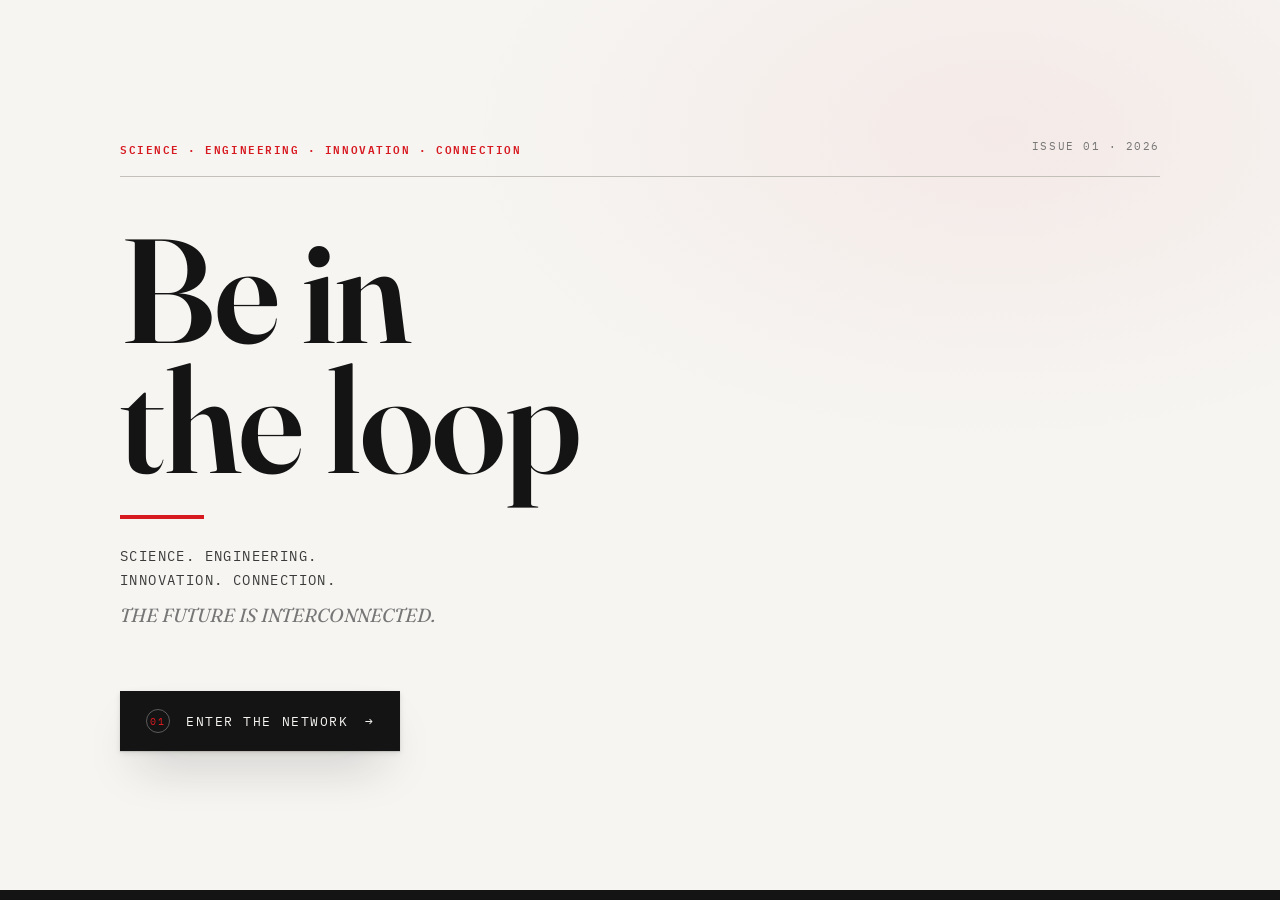
==== docs/index.html @ 2e12a200 "Update index.html" ====
<!DOCTYPE html>
<html lang="en">
<head>
<meta charset="UTF-8">
<meta name="viewport" content="width=device-width, initial-scale=1.0">
<title>Be in the loop</title>
<meta name="description" content="Be in the loop — Science, Engineering, Innovation, Connection.">
<link rel="preconnect" href="https://fonts.googleapis.com">
<link rel="preconnect" href="https://fonts.gstatic.com" crossorigin>
<link href="https://fonts.googleapis.com/css2?family=Fraunces:opsz,wght@9..144,400;9..144,500;9..144,600;9..144,700&family=Inter:wght@400;500;600;700&family=IBM+Plex+Mono:wght@500;600&display=swap" rel="stylesheet">
<link rel="stylesheet" href="style.css">
</head>
<body>

<main id="app">

  <!-- ================================================================ -->
  <!-- COVER                                                            -->
  <!-- ================================================================ -->
  <section id="cover" class="cover" aria-labelledby="main-title">
    <div class="cover-inner">

      <div class="cover-topline">
        <span>SCIENCE · ENGINEERING · INNOVATION · CONNECTION</span>
        <span id="cover-issue">ISSUE 01 · 2026</span>
      </div>

      <div class="cover-title-wrap">
        <h1 id="main-title">Be in<br>the loop</h1>
        <div class="cover-rule"></div>
        <p class="cover-subtitle">SCIENCE. ENGINEERING.<br>INNOVATION. CONNECTION.</p>
        <p class="cover-tagline">THE FUTURE IS INTERCONNECTED.</p>
      </div>

      <div class="cover-footer">
        <button id="open-btn" class="open-button" type="button">
          <span class="open-button-index">01</span>
          <span class="open-button-text">ENTER THE NETWORK</span>
          <span class="open-button-arrow">→</span>
        </button>
      </div>

    </div>
  </section>

  <!-- ================================================================ -->
  <!-- NETWORK EXPERIENCE                                               -->
  <!-- ================================================================ -->
  <section id="network-view" class="network-view" aria-label="Neural editorial network">

    <header class="network-header">
      <div class="network-brand">
        <span class="network-brand-kicker">BE IN THE LOOP</span>
        <span class="network-brand-status">NEURAL EDITORIAL NETWORK</span>
      </div>
      <div id="filters" class="filters" aria-label="Filter articles"></div>
      <div id="last-updated" class="last-updated"></div>
    </header>

    <div id="stage" class="stage">

      <aside class="engineering-column" aria-label="Engineering">
        <div class="engineering-index">01</div>
        <div class="engineering-line"></div>
        <div class="engineering-label">ENGINEERING</div>
        <h2>Designing<br>today.</h2>
        <p>Building<br>tomorrow.</p>
        <div class="engineering-meta">
          <span>MATERIALS</span>
          <span>SYSTEMS</span>
          <span>CONNECTION</span>
        </div>
      </aside>

      <!-- ============================================================ -->
      <!-- NEURAL CORE — scena 3D a livelli                            -->
      <!-- ============================================================ -->
      <section id="neural-core" class="neural-core" aria-label="Neural Core">
        <div class="core-kicker">THE NEURAL CORE</div>

        <div class="brain-scene" id="brain-scene">
          <div class="brain-3d" id="brain-3d">

            <div class="brain-shadow"></div>
            <div class="brain-glow"></div>
            <div class="brain-ring brain-ring-a"></div>
            <div class="brain-ring brain-ring-b"></div>

            <svg class="brain-svg" viewBox="0 0 480 300" aria-hidden="true">
              <defs>
                <linearGradient id="synapseGlow" x1="0%" y1="0%" x2="100%" y2="100%">
                  <stop offset="0%" stop-color="#ff4d4d"/>
                  <stop offset="100%" stop-color="#d71920"/>
                </linearGradient>
                <filter id="brainShadow" x="-30%" y="-30%" width="160%" height="160%">
                  <feDropShadow dx="0" dy="14" stdDeviation="16" flood-color="#000000" flood-opacity=".28"/>
                </filter>
                <filter id="softGlow" x="-60%" y="-60%" width="220%" height="220%">
                  <feGaussianBlur stdDeviation="4" result="blur"/>
                  <feMerge><feMergeNode in="blur"/><feMergeNode in="SourceGraphic"/></feMerge>
                </filter>
                <filter id="goo" x="-20%" y="-20%" width="140%" height="140%">
                  <feGaussianBlur in="SourceGraphic" stdDeviation="9" result="blur"/>
                  <feColorMatrix in="blur" mode="matrix" values="1 0 0 0 0  0 1 0 0 0  0 0 1 0 0  0 0 0 22 -9" result="goo"/>
                </filter>
              </defs>

              <!-- Sagoma anatomica laterale (lobo frontale, parietale/occipitale, lobo
                   temporale distinto sotto, cervelletto + tronco encefalico) costruita
                   come unione organica di forme invece di un unico path a mano libera. -->
              <g filter="url(#brainShadow)">
                <g filter="url(#goo)" fill="#d71920">
                  <circle cx="85" cy="150" r="67"/><circle cx="135" cy="105" r="56"/><circle cx="185" cy="85" r="53"/>
                  <circle cx="235" cy="78" r="51"/><circle cx="280" cy="82" r="49"/><circle cx="320" cy="95" r="44"/>
                  <circle cx="355" cy="120" r="40"/><circle cx="378" cy="150" r="31"/>
                  <circle cx="122" cy="197" r="50"/><circle cx="192" cy="207" r="46"/><circle cx="250" cy="202" r="40"/>
                  <circle cx="372" cy="217" r="34"/><circle cx="402" cy="238" r="27"/><circle cx="382" cy="255" r="22"/>
                  <circle cx="360" cy="270" r="14"/><circle cx="354" cy="286" r="10"/>
                </g>
                <g filter="url(#goo)" fill="#ffffff">
                  <circle cx="85" cy="150" r="65"/><circle cx="135" cy="105" r="54"/><circle cx="185" cy="85" r="51"/>
                  <circle cx="235" cy="78" r="49"/><circle cx="280" cy="82" r="47"/><circle cx="320" cy="95" r="42"/>
                  <circle cx="355" cy="120" r="38"/><circle cx="378" cy="150" r="29"/>
                  <circle cx="122" cy="197" r="48"/><circle cx="192" cy="207" r="44"/><circle cx="250" cy="202" r="38"/>
                  <circle cx="372" cy="217" r="32"/><circle cx="402" cy="238" r="25"/><circle cx="382" cy="255" r="20"/>
                  <circle cx="360" cy="270" r="12"/><circle cx="354" cy="286" r="8"/>
                </g>
              </g>

              <path class="brain-fissure" fill="none" stroke="rgba(20,20,20,.16)" stroke-width="2.2" d="M108 92 C160 58 260 48 320 68 C345 76 355 85 360 98"/>
              <path class="brain-fissure" fill="none" stroke="rgba(20,20,20,.16)" stroke-width="2.2" d="M95 165 C135 190 205 195 260 178"/>

              <g class="brain-network" filter="url(#softGlow)" fill="none" stroke="#d71920" stroke-width="1.6">
                <path d="M85 150 C110 125 122 112 135 105"/>
                <path d="M135 105 C155 92 168 88 185 85"/>
                <path d="M185 85 C205 78 218 76 235 78"/>
                <path d="M235 78 C255 78 268 79 280 82"/>
                <path d="M280 82 C298 87 308 90 320 95"/>
                <path d="M320 95 C335 103 345 110 355 120"/>
                <path d="M122 197 C128 165 132 130 135 105"/>
                <path d="M192 207 C200 165 218 120 235 78"/>
                <path d="M372 217 C376 190 378 168 378 150"/>
                <circle cx="85" cy="150" r="3.5"/><circle cx="135" cy="105" r="3.5"/><circle cx="185" cy="85" r="3.5"/>
                <circle cx="235" cy="78" r="3.5"/><circle cx="280" cy="82" r="3.5"/><circle cx="320" cy="95" r="3.5"/>
                <circle cx="355" cy="120" r="3.5"/><circle cx="122" cy="197" r="3"/><circle cx="192" cy="207" r="3"/><circle cx="372" cy="217" r="3"/>
              </g>

              <g class="brain-core-node" filter="url(#softGlow)" fill="none" stroke="#d71920" stroke-width="1.3">
                <circle cx="205" cy="118" r="40"/>
                <circle cx="205" cy="118" r="26"/>
                <circle cx="205" cy="118" r="9"/>
              </g>
            </svg>

            <div class="brain-specular" id="brain-specular"></div>

            <span class="floating-node node-a"></span>
            <span class="floating-node node-b"></span>
            <span class="floating-node node-c"></span>
            <span class="floating-node node-d"></span>
            <span class="floating-node node-e"></span>
            <span class="floating-node node-f"></span>

          </div>
        </div>

        <div class="core-caption">
          <span class="core-caption-title">DISCOVERY</span>
          <span class="core-caption-text">DRIVING KNOWLEDGE FORWARD</span>
        </div>
      </section>

      <svg id="synapses" class="synapses" aria-hidden="true"></svg>
      <div id="neurons-layer" class="neurons-layer"></div>

      <div id="empty-state" class="empty-state" hidden>
        <span>N/A</span>
        <p>No papers available in the current time window.</p>
      </div>

    </div>

    <footer class="network-footer">
      <span>SCIENCE</span>
      <span>ENGINEERING</span>
      <span>INNOVATION</span>
      <span>CONNECTION</span>
    </footer>

  </section>

  <div id="detail-overlay" class="detail-overlay"></div>
  <aside id="detail-panel" class="detail-panel" aria-hidden="true">
    <div class="detail-panel-top">
      <span class="detail-panel-kicker">RESEARCH PAPER</span>
      <button id="detail-close" class="detail-close" type="button" aria-label="Close article">×</button>
    </div>
    <div id="detail-content" class="detail-content"></div>
  </aside>

</main>

<script src="script.js" defer></script>
</body>
</html>
---- docs/style.css ----
/* ========================================================================
   BE IN THE LOOP — Scientific Editorial Network
   ======================================================================== */

:root {
  --red: #d71920;
  --red-dark: #a5121a;
  --red-glow: rgba(215, 25, 32, .45);
  --red-soft: rgba(215, 25, 32, .08);

  --ink: #141414;
  --ink-soft: #3a3a3a;
  --ink-light: #767676;

  --paper: #f6f5f2;
  --paper-white: #ffffff;
  --paper-grey: #eae9e5;
  --line: #dcdbd6;
  --line-dark: #c2c0b9;

  --shadow-tight: 0 2px 6px rgba(20, 20, 15, .10), 0 1px 1px rgba(20, 20, 15, .12);
  --shadow-ambient: 0 26px 50px -18px rgba(20, 20, 15, .28);
  --shadow-card: var(--shadow-tight), var(--shadow-ambient);

  --font-display: "Fraunces", Georgia, serif;
  --font-sans: "Inter", Arial, Helvetica, sans-serif;
  --font-mono: "IBM Plex Mono", "Courier New", monospace;

  --core-w: 360px;
  --core-h: 190px;
}

/* ------------------------------------------------------------------ */
/* Reset & base                                                        */
/* ------------------------------------------------------------------ */

* { box-sizing: border-box; }

html, body {
  margin: 0;
  padding: 0;
  background: var(--paper);
  color: var(--ink);
  font-family: var(--font-sans);
  -webkit-font-smoothing: antialiased;
  text-rendering: optimizeLegibility;
}

button { font-family: inherit; }
:focus-visible { outline: 2px solid var(--red); outline-offset: 3px; }

#app { position: relative; min-height: 100vh; overflow-x: hidden; }

/* ------------------------------------------------------------------ */
/* Cover                                                               */
/* ------------------------------------------------------------------ */

.cover {
  position: relative;
  min-height: 100vh;
  display: flex;
  align-items: center;
  padding: 40px clamp(24px, 6vw, 90px);
  background:
    radial-gradient(ellipse 60% 50% at 78% 15%, rgba(215,25,32,.05), transparent 70%),
    var(--paper);
  border-bottom: 10px solid var(--ink);
}
#app.opened .cover { display: none; }

.cover-inner { width: 100%; max-width: 1040px; margin: 0 auto; }

.cover-topline {
  display: flex;
  justify-content: space-between;
  padding-bottom: 18px;
  margin-bottom: 48px;
  border-bottom: 1px solid var(--line-dark);
  font-family: var(--font-mono);
  font-size: 11px;
  letter-spacing: .14em;
  color: var(--ink-light);
}
.cover-topline span:first-child { color: var(--red); font-weight: 600; }

.cover-title-wrap h1 {
  margin: 0;
  font-family: var(--font-display);
  font-weight: 600;
  font-size: clamp(64px, 12vw, 148px);
  line-height: .88;
  letter-spacing: -.01em;
  color: var(--ink);
}

.cover-rule { width: 84px; height: 4px; background: var(--red); margin: 30px 0 26px; }

.cover-subtitle {
  margin: 0 0 10px;
  font-family: var(--font-mono);
  font-size: 14px;
  letter-spacing: .1em;
  line-height: 1.7;
  color: var(--ink-soft);
}
.cover-tagline {
  margin: 0;
  font-family: var(--font-display);
  font-style: italic;
  font-size: 19px;
  color: var(--ink-light);
}

.cover-footer { margin-top: 64px; }

.open-button {
  display: inline-flex;
  align-items: center;
  gap: 16px;
  background: var(--ink);
  color: var(--paper);
  border: none;
  padding: 18px 26px;
  cursor: pointer;
  font-family: var(--font-mono);
  font-size: 13px;
  letter-spacing: .12em;
  transition: background .25s ease, transform .25s ease, box-shadow .25s ease;
  box-shadow: var(--shadow-card);
}
.open-button:hover { background: var(--red); transform: translateY(-2px); }
.open-button-index {
  color: var(--red);
  border: 1px solid rgba(255,255,255,.3);
  border-radius: 50%;
  width: 24px; height: 24px;
  display: flex; align-items: center; justify-content: center;
  font-size: 10px;
}
.open-button:hover .open-button-index { color: var(--paper); border-color: var(--paper); }
.open-button-arrow { transition: transform .25s ease; }
.open-button:hover .open-button-arrow { transform: translateX(5px); }

/* ------------------------------------------------------------------ */
/* Network view                                                        */
/* ------------------------------------------------------------------ */

.network-view { display: none; min-height: 100vh; flex-direction: column; }
#app.opened .network-view { display: flex; }

.network-header {
  position: sticky; top: 0; z-index: 40;
  display: flex; align-items: center; gap: 20px;
  padding: 18px clamp(20px, 4vw, 40px);
  background: rgba(246, 245, 242, .92);
  backdrop-filter: blur(8px);
  border-bottom: 1px solid var(--line-dark);
}
.network-brand { display: flex; flex-direction: column; line-height: 1.25; }
.network-brand-kicker { font-family: var(--font-display); font-weight: 600; font-size: 16px; }
.network-brand-status { font-family: var(--font-mono); font-size: 9px; letter-spacing: .12em; color: var(--red); }

.filters { display: flex; gap: 8px; flex-wrap: wrap; flex: 1; }
.chip {
  font-family: var(--font-mono); font-size: 10.5px; letter-spacing: .06em;
  color: var(--ink-soft); background: var(--paper-white);
  border: 1px solid var(--line-dark); border-radius: 999px;
  padding: 6px 13px; cursor: pointer; transition: all .2s ease;
}
.chip:hover { border-color: var(--red); color: var(--red); }
.chip.active { background: var(--ink); border-color: var(--ink); color: var(--paper); }

.last-updated { font-family: var(--font-mono); font-size: 10px; color: var(--ink-light); white-space: nowrap; }

/* ------------------------------------------------------------------ */
/* Stage                                                                */
/* ------------------------------------------------------------------ */

.stage { position: relative; flex: 1; min-height: calc(100vh - 66px); overflow: visible; isolation: isolate; }

.engineering-column {
  position: absolute; z-index: 20; top: 8%; left: 32px; width: 180px;
  padding: 20px 20px 24px; border-left: 2px solid var(--red);
  background: rgba(255,255,255,.72); backdrop-filter: blur(2px);
}
.engineering-index { color: var(--red); font-family: var(--font-mono); font-size: 10px; letter-spacing: .12em; }
.engineering-line { width: 34px; height: 1px; margin: 14px 0; background: var(--red); }
.engineering-label { color: var(--red); font-family: var(--font-mono); font-size: 9px; font-weight: 700; letter-spacing: .12em; }
.engineering-column h2 { margin: 18px 0 6px; font-family: var(--font-display); font-size: 28px; line-height: .95; font-weight: 600; }
.engineering-column p { margin: 0; color: var(--ink-light); font-family: var(--font-display); font-size: 18px; line-height: 1.1; font-style: italic; }
.engineering-meta { display: flex; flex-direction: column; gap: 4px; margin-top: 25px; color: var(--ink-light); font-family: var(--font-mono); font-size: 8px; letter-spacing: .1em; }

/* ------------------------------------------------------------------ */
/* Neural core — scena 3D                                              */
/* ------------------------------------------------------------------ */

.neural-core {
  position: absolute; z-index: 10; left: 55%; top: 25%;
  width: var(--core-w); height: var(--core-h);
  transform: translate(-50%, -50%);
  pointer-events: none;
}
.core-kicker {
  position: absolute; top: 0; left: 50%; transform: translateX(-50%);
  color: var(--red); font-family: var(--font-mono); font-size: 9px; font-weight: 700;
  letter-spacing: .16em; white-space: nowrap;
}

.brain-scene {
  position: absolute; left: 50%; top: 50%; transform: translate(-50%, -50%);
  width: 320px; height: 165px;
  perspective: 1400px;
}
.brain-3d {
  position: relative; width: 100%; height: 100%;
  transform-style: preserve-3d;
  transform: rotateX(0deg) rotateY(0deg);
}

.brain-shadow {
  position: absolute; left: 50%; top: 88%; width: 220px; height: 40px;
  transform: translate(-50%, -50%) translateZ(-160px);
  background: radial-gradient(ellipse, rgba(0,0,0,.32), transparent 72%);
  filter: blur(4px);
}
.brain-glow {
  position: absolute; inset: -25%;
  transform: translateZ(-90px);
  background: radial-gradient(circle at 45% 42%, var(--red-glow), transparent 62%);
  filter: blur(16px);
  animation: glow-pulse 5.5s ease-in-out infinite;
}
@keyframes glow-pulse {
  0%, 100% { opacity: .5; transform: translateZ(-90px) scale(1); }
  50% { opacity: .8; transform: translateZ(-90px) scale(1.06); }
}
.brain-ring {
  position: absolute; left: 50%; top: 50%; border-radius: 50%;
  border: 1px solid rgba(215, 25, 32, .26);
}
.brain-ring-a { width: 250px; height: 250px; transform: translate(-50%,-50%) translateZ(-45px) rotateX(72deg); animation: ring-spin 22s linear infinite; }
.brain-ring-b { width: 300px; height: 300px; transform: translate(-50%,-50%) translateZ(-65px) rotateX(72deg) rotate(40deg); border-style: dashed; opacity: .5; animation: ring-spin 34s linear infinite reverse; }
@keyframes ring-spin { to { transform: translate(-50%,-50%) translateZ(-45px) rotateX(72deg) rotate(360deg); } }

.brain-svg {
  position: relative; z-index: 2; width: 100%; height: 100%;
  transform: translateZ(0);
  filter: drop-shadow(0 0 1px rgba(0,0,0,.35));
}
.brain-fissure { fill: none; stroke: rgba(20,20,20,.16); stroke-width: 2.2; stroke-linecap: round; }
.brain-network path {
  fill: none; stroke: url(#synapseGlow); stroke-width: 1.6; stroke-linecap: round;
  stroke-dasharray: 3 9; opacity: .9;
  animation: synapse-flow 3.2s linear infinite;
}
.brain-network path:nth-child(2n) { animation-duration: 4s; animation-direction: reverse; }
.brain-network path:nth-child(3n) { animation-duration: 2.6s; }
@keyframes synapse-flow { to { stroke-dashoffset: -120; } }
.brain-network circle { fill: var(--red); }
.brain-core-node circle { fill: none; stroke: var(--red); stroke-width: 1.3; opacity: .55; }
.brain-core-node circle:nth-child(2) { opacity: .8; }
.brain-core-node circle:last-child { fill: var(--red); stroke: none; opacity: 1; animation: core-pulse 2.4s ease-in-out infinite; transform-origin: 260px 250px; }
@keyframes core-pulse { 0%, 100% { transform: scale(1); } 50% { transform: scale(1.22); } }

.brain-specular {
  position: absolute; z-index: 3; left: 30%; top: 26%;
  width: 46%; height: 40%;
  transform: translateZ(3px) translate(calc(var(--sx, 0) * 1px), calc(var(--sy, 0) * 1px));
  background: radial-gradient(ellipse, rgba(20,20,15,.16), transparent 70%);
  mix-blend-mode: multiply;
  border-radius: 50%;
  pointer-events: none;
}

.floating-node {
  position: absolute; border-radius: 50%;
  background: var(--red); box-shadow: 0 0 10px var(--red-glow);
}
.node-a { width: 8px; height: 8px; left: 12%; top: 22%; transform: translateZ(50px); animation: node-drift 6s ease-in-out infinite; }
.node-b { width: 6px; height: 6px; left: 86%; top: 32%; transform: translateZ(-40px); opacity: .6; animation: node-drift 7.5s ease-in-out infinite 1s; }
.node-c { width: 10px; height: 10px; left: 80%; top: 74%; transform: translateZ(70px); animation: node-drift 5.2s ease-in-out infinite .4s; }
.node-d { width: 5px; height: 5px; left: 18%; top: 78%; transform: translateZ(-55px); opacity: .55; animation: node-drift 8s ease-in-out infinite 2s; }
.node-e { width: 7px; height: 7px; left: 50%; top: 6%; transform: translateZ(30px); animation: node-drift 6.8s ease-in-out infinite .8s; }
.node-f { width: 6px; height: 6px; left: 46%; top: 92%; transform: translateZ(-30px); opacity: .6; animation: node-drift 7s ease-in-out infinite 1.6s; }
@keyframes node-drift {
  0%, 100% { margin: 0 0; }
  50% { margin: -14px 8px; }
}

.core-caption {
  position: absolute; bottom: 0; left: 50%; transform: translateX(-50%);
  display: flex; flex-direction: column; align-items: center; gap: 3px;
}
.core-caption-title { font-family: var(--font-display); font-weight: 600; font-size: 15px; letter-spacing: .04em; }
.core-caption-text { font-family: var(--font-mono); font-size: 8.5px; letter-spacing: .14em; color: var(--red); }

/* ------------------------------------------------------------------ */
/* Synapses + neurons layer                                            */
/* ------------------------------------------------------------------ */

.synapses { position: absolute; inset: 0; z-index: 4; pointer-events: none; }
.synapse-line {
  fill: none; stroke: rgba(215,25,32,.4); stroke-width: 1.2;
  stroke-dasharray: 5 7; opacity: 0;
  transition: opacity .4s ease;
}
.synapse-line.live { opacity: .5; animation: synapse-flow 2.4s linear infinite; }

.neurons-layer { position: absolute; inset: 0; z-index: 6; pointer-events: none; }

.spark {
  position: absolute; left: 0; top: 0;
  width: 11px; height: 11px; border-radius: 50%;
  background: var(--red); box-shadow: 0 0 14px var(--red-glow), 0 0 3px #fff;
  pointer-events: none;
  animation: spark-travel var(--travel, .7s) cubic-bezier(.2,.7,.3,1) forwards,
             spark-fade .18s ease-in forwards;
  animation-delay: var(--delay, 0s), calc(var(--delay, 0s) + var(--travel, .7s) - .05s);
}
@keyframes spark-travel {
  0%   { transform: translate(calc(-50% + var(--dx)), calc(-50% + var(--dy))) scale(.6); }
  70%  { transform: translate(-50%, -50%) scale(1.5); }
  100% { transform: translate(-50%, -50%) scale(1.1); }
}
@keyframes spark-fade { to { opacity: 0; } }

.neuron {
  position: absolute; width: 192px;
  transform: translate(-50%, -50%) scale(.82);
  opacity: 0;
  pointer-events: auto;
  cursor: pointer;
  background: var(--paper-white);
  border: 1px solid var(--line-dark);
  box-shadow: var(--shadow-card);
  animation: card-bloom .5s cubic-bezier(.2,.8,.2,1) forwards;
  animation-delay: calc(var(--delay, 0s) + var(--travel, .7s) - .08s);
  transition: box-shadow .25s ease, transform .25s ease;
}
@keyframes card-bloom {
  0%   { opacity: 0; transform: translate(-50%, -50%) scale(.8); }
  100% { opacity: 1; transform: translate(-50%, -50%) scale(1); }
}
.neuron:hover, .neuron:focus-visible { transform: translate(-50%, -50%) translateY(-6px) scale(1); box-shadow: 0 34px 60px -20px rgba(20,20,15,.35), var(--shadow-tight); outline: none; z-index: 15; }
.neuron.selected { border-color: var(--red); box-shadow: 0 0 0 2px var(--red-soft), var(--shadow-card); }
.neuron.dimmed { opacity: .14 !important; pointer-events: none; }

.paper-header { display: flex; justify-content: space-between; align-items: center; padding: 7px 10px; border-bottom: 1px solid var(--line); font-family: var(--font-mono); font-size: 7px; letter-spacing: .09em; color: var(--ink-light); }
.paper-number { color: var(--red); font-weight: 700; }
.paper-image { width: 100%; height: 84px; object-fit: cover; display: block; border-bottom: 1px solid var(--line); background: var(--paper-grey); filter: grayscale(100%) contrast(1.05); }
.paper-image-na { display: flex; align-items: center; justify-content: center; color: var(--line-dark); font-family: var(--font-mono); font-size: 9px; }
.paper-body { padding: 11px 12px 12px; }
.paper-category { font-family: var(--font-mono); font-size: 8px; letter-spacing: .09em; color: var(--red); margin-bottom: 6px; }
.paper-title { margin: 0 0 6px; font-family: var(--font-display); font-weight: 600; font-size: 14px; line-height: 1.2; }
.paper-abstract { margin: 0 0 9px; font-size: 10.5px; line-height: 1.45; color: var(--ink-soft); display: -webkit-box; -webkit-line-clamp: 2; -webkit-box-orient: vertical; overflow: hidden; }
.paper-meta { display: flex; justify-content: space-between; font-family: var(--font-mono); font-size: 7.5px; letter-spacing: .03em; color: var(--ink-light); padding-top: 8px; border-top: 1px solid var(--line); }

.empty-state {
  position: absolute; left: 50%; top: 82%; transform: translate(-50%, 0);
  z-index: 6; text-align: center; max-width: 320px;
  font-family: var(--font-mono); font-size: 11px; letter-spacing: .04em; color: var(--ink-light);
}
.empty-state span { display: block; font-family: var(--font-display); font-size: 26px; color: var(--red); margin-bottom: 6px; }

.network-footer { display: flex; justify-content: center; gap: 28px; padding: 20px; border-top: 1px solid var(--line-dark); font-family: var(--font-mono); font-size: 9px; letter-spacing: .16em; color: var(--ink-light); }

/* ------------------------------------------------------------------ */
/* Detail panel                                                        */
/* ------------------------------------------------------------------ */

.detail-overlay { position: fixed; inset: 0; background: rgba(20,20,15,.42); backdrop-filter: blur(2px); opacity: 0; pointer-events: none; transition: opacity .3s ease; z-index: 49; }
.detail-overlay.visible { opacity: 1; pointer-events: auto; }

.detail-panel {
  position: fixed; top: 0; right: 0; height: 100%; width: min(480px, 100%);
  background: var(--paper-white); border-left: 1px solid var(--line-dark);
  z-index: 50; overflow-y: auto; transform: translateX(100%);
  transition: transform .4s cubic-bezier(.16,1,.3,1);
}
.detail-panel.visible { transform: translateX(0); }
.detail-panel-top { position: sticky; top: 0; display: flex; justify-content: space-between; align-items: center; padding: 16px 22px; background: var(--paper-white); border-bottom: 1px solid var(--line); z-index: 2; }
.detail-panel-kicker { font-family: var(--font-mono); font-size: 10px; letter-spacing: .14em; color: var(--red); }
.detail-close { width: 32px; height: 32px; border-radius: 50%; border: 1px solid var(--line-dark); background: none; font-size: 16px; cursor: pointer; }
.detail-close:hover { background: var(--ink); color: var(--paper); border-color: var(--ink); }
.detail-content { padding: 8px 26px 60px; }

.d-image { width: 100%; height: 190px; object-fit: cover; margin-bottom: 18px; filter: grayscale(100%); border: 1px solid var(--line); }
.paper-image-na.d-image, .d-image.paper-image-na { display: flex; align-items: center; justify-content: center; background: var(--paper-grey); color: var(--line-dark); font-family: var(--font-mono); }
.d-meta { display: flex; align-items: center; gap: 10px; flex-wrap: wrap; font-family: var(--font-mono); font-size: 10.5px; color: var(--ink-light); margin-bottom: 20px; }
.d-badge { color: var(--paper); background: var(--red); border-radius: 999px; padding: 3px 10px; font-weight: 600; }
.d-bluf-label, .d-section-label { font-family: var(--font-mono); font-size: 10px; letter-spacing: .12em; color: var(--red); margin: 0 0 8px; }
.d-bluf { font-family: var(--font-display); font-weight: 600; font-size: 24px; line-height: 1.28; margin: 0 0 28px; }
.d-intro-row { display: grid; grid-template-columns: 78px 1fr; gap: 3px 12px; font-size: 13px; line-height: 1.55; color: var(--ink-soft); margin-bottom: 9px; }
.d-intro-row strong { color: var(--ink); font-family: var(--font-mono); font-size: 10px; letter-spacing: .06em; }
.d-intro { margin-bottom: 28px; }
.d-results { display: grid; grid-template-columns: repeat(3, 1fr); gap: 10px; margin-bottom: 28px; }
.d-result-card { background: var(--paper); border: 1px solid var(--line); padding: 12px 10px; }
.d-result-headline { font-size: 10.5px; color: var(--ink-soft); margin-bottom: 7px; line-height: 1.3; }
.d-result-number { font-family: var(--font-mono); font-weight: 600; font-size: 16px; color: var(--red); display: block; margin-bottom: 6px; }
.d-result-detail { font-size: 10.5px; color: var(--ink-light); line-height: 1.4; }
.d-conclusion, .d-future { font-size: 13.5px; line-height: 1.6; color: var(--ink-soft); margin-bottom: 24px; }
.d-actions { margin-bottom: 18px; }
.d-source-link { display: block; text-align: center; background: var(--ink); color: var(--paper); font-family: var(--font-mono); font-size: 12px; letter-spacing: .06em; text-decoration: none; padding: 13px 14px; transition: background .2s ease; }
.d-source-link:hover { background: var(--red); }
.d-attribution { font-size: 10px; color: var(--ink-light); line-height: 1.5; }

/* ------------------------------------------------------------------ */
/* Responsive — desktop / tablet (iPad) / telefono                     */
/* ------------------------------------------------------------------ */

/* Tablet e iPad (portrait ~768-834px, landscape ~1024-1194px): layout
   spaziale mantenuto ma più compatto, colonna "engineering" nascosta per
   guadagnare spazio, margini del layout ridotti di conseguenza (vedi JS). */
@media (max-width: 1080px) {
  .engineering-column { display: none; }
  .neural-core { left: 55%; top: 20%; width: 270px; height: 145px; }
  .brain-scene { width: 240px; height: 125px; }
  .core-caption-text { display: none; }
}

@media (max-width: 860px) {
  .neural-core { left: 50%; top: 15%; }
  .network-header { padding: 14px 18px; }
}

/* Telefono: layout a lista verticale, niente disposizione spaziale (più
   affidabile e più comodo da leggere su schermi stretti). */
@media (max-width: 640px) {
  .network-header { flex-wrap: wrap; row-gap: 8px; }
  .last-updated { order: 3; width: 100%; }
  .neural-core { position: relative; left: 0; top: 0; transform: none; width: 100%; height: 150px; margin: 20px auto 0; }
  .brain-scene { width: 220px; height: 115px; }
  .core-caption { display: none; }
  .stage { display: flex; flex-direction: column; min-height: 0; padding-bottom: 40px; }
  .synapses { display: none; }
  .neurons-layer { position: relative; inset: auto; display: flex; flex-direction: column; align-items: center; gap: 18px; padding: 26px 16px 0; }
  .neuron { position: relative; left: auto !important; top: auto !important; width: 100%; max-width: 420px; transform: none !important; animation: card-fade-up .5s ease forwards; animation-delay: var(--delay, 0s); }
  @keyframes card-fade-up { from { opacity: 0; transform: translateY(18px); } to { opacity: 1; transform: translateY(0); } }
  .neuron:hover { transform: translateY(-3px) !important; }
  .spark { display: none; }
  .empty-state { position: relative; left: auto; top: auto; transform: none; margin: 30px auto; }
  .paper-image { height: 150px; }
  .paper-title { font-size: 16px; }
  .d-results { grid-template-columns: 1fr; }
  .detail-content { padding: 8px 18px 50px; }
}

@media (max-width: 380px) {
  .cover-title-wrap h1 { font-size: 15vw; }
  .neuron { max-width: 100%; }
}

@media (prefers-reduced-motion: reduce) {
  .brain-glow, .brain-ring, .floating-node, .brain-network path, .brain-core-node circle:last-child { animation: none !important; }
  .neuron, .spark { animation-duration: .01s !important; animation-delay: 0s !important; }
  * { transition-duration: .12s !important; }
}
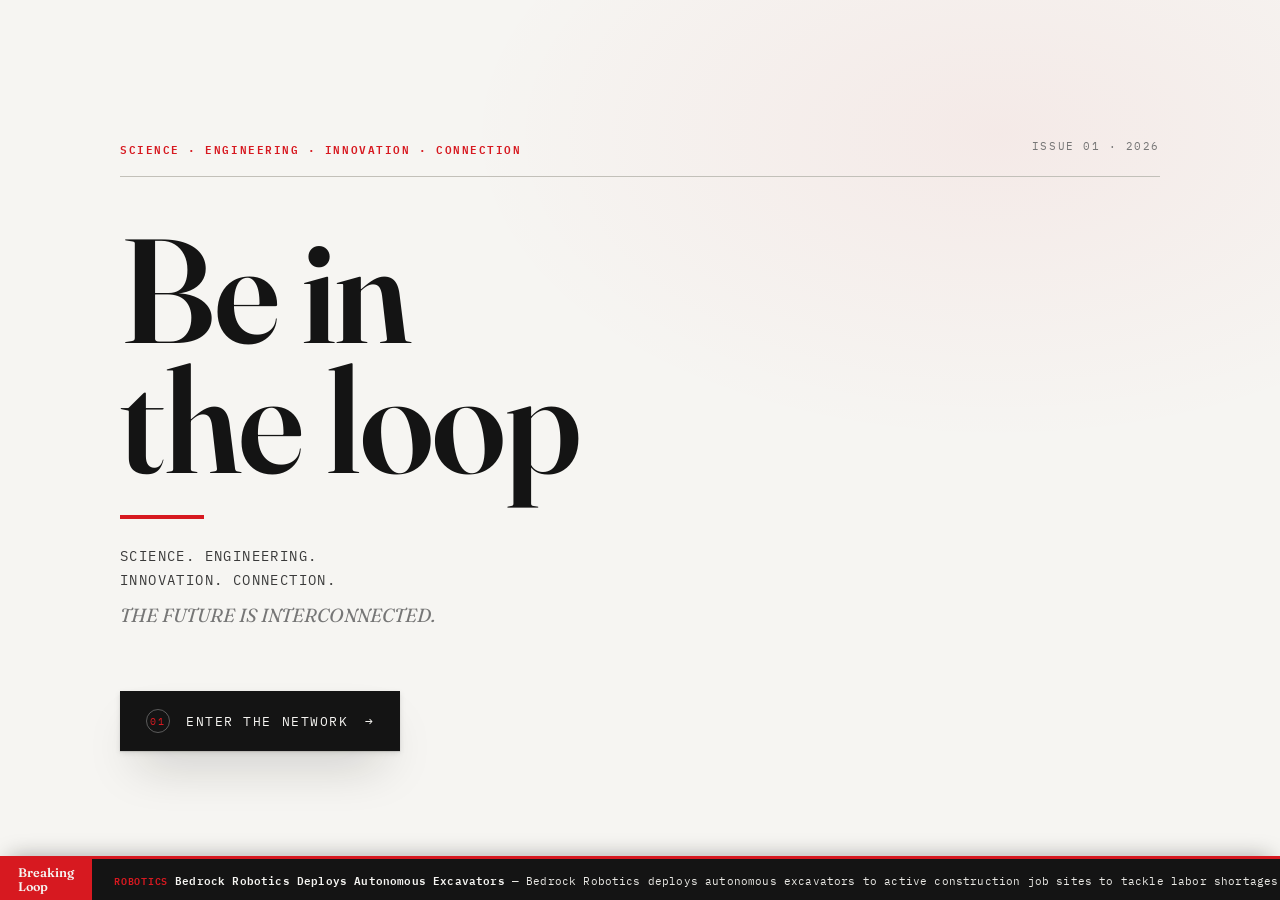
==== commit 1f05e905: "Update index.html" ====
--- a/docs/index.html
+++ b/docs/index.html
@@ -59,110 +59,31 @@
 
     <div id="stage" class="stage">
 
-      <aside class="engineering-column" aria-label="Engineering">
+      <aside class="engineering-column" aria-label="Archive">
         <div class="engineering-index">01</div>
         <div class="engineering-line"></div>
-        <div class="engineering-label">ENGINEERING</div>
-        <h2>Designing<br>today.</h2>
-        <p>Building<br>tomorrow.</p>
+        <div class="engineering-label">ARCHIVE</div>
+        <button id="archive-toggle" class="archive-toggle" type="button" aria-expanded="false" aria-controls="stage">
+          <span class="archive-toggle-text">Learn from yesterday<br>to act today.</span>
+          <span class="archive-toggle-arrow" aria-hidden="true">→</span>
+        </button>
         <div class="engineering-meta">
-          <span>MATERIALS</span>
-          <span>SYSTEMS</span>
-          <span>CONNECTION</span>
+          <span id="archive-status">VIEWING · TODAY</span>
         </div>
       </aside>
 
       <!-- ============================================================ -->
-      <!-- NEURAL CORE — scena 3D a livelli                            -->
+      <!-- NEURAL CORE — illustrazione fornita dall'utente               -->
       <!-- ============================================================ -->
       <section id="neural-core" class="neural-core" aria-label="Neural Core">
         <div class="core-kicker">THE NEURAL CORE</div>
 
-        <div class="brain-scene" id="brain-scene">
-          <div class="brain-3d" id="brain-3d">
+        <div class="brain-wrap" id="brain-wrap">
+          <div class="brain-glow"></div>
+          <img class="brain-image" src="brain.png" alt="" aria-hidden="true">
+        </div>
 
-            <div class="brain-shadow"></div>
-            <div class="brain-glow"></div>
-            <div class="brain-ring brain-ring-a"></div>
-            <div class="brain-ring brain-ring-b"></div>
-
-            <svg class="brain-svg" viewBox="0 0 480 300" aria-hidden="true">
-              <defs>
-                <linearGradient id="synapseGlow" x1="0%" y1="0%" x2="100%" y2="100%">
-                  <stop offset="0%" stop-color="#ff4d4d"/>
-                  <stop offset="100%" stop-color="#d71920"/>
-                </linearGradient>
-                <filter id="brainShadow" x="-30%" y="-30%" width="160%" height="160%">
-                  <feDropShadow dx="0" dy="14" stdDeviation="16" flood-color="#000000" flood-opacity=".28"/>
-                </filter>
-                <filter id="softGlow" x="-60%" y="-60%" width="220%" height="220%">
-                  <feGaussianBlur stdDeviation="4" result="blur"/>
-                  <feMerge><feMergeNode in="blur"/><feMergeNode in="SourceGraphic"/></feMerge>
-                </filter>
-                <filter id="goo" x="-20%" y="-20%" width="140%" height="140%">
-                  <feGaussianBlur in="SourceGraphic" stdDeviation="9" result="blur"/>
-                  <feColorMatrix in="blur" mode="matrix" values="1 0 0 0 0  0 1 0 0 0  0 0 1 0 0  0 0 0 22 -9" result="goo"/>
-                </filter>
-              </defs>
-
-              <!-- Sagoma anatomica laterale (lobo frontale, parietale/occipitale, lobo
-                   temporale distinto sotto, cervelletto + tronco encefalico) costruita
-                   come unione organica di forme invece di un unico path a mano libera. -->
-              <g filter="url(#brainShadow)">
-                <g filter="url(#goo)" fill="#d71920">
-                  <circle cx="85" cy="150" r="67"/><circle cx="135" cy="105" r="56"/><circle cx="185" cy="85" r="53"/>
-                  <circle cx="235" cy="78" r="51"/><circle cx="280" cy="82" r="49"/><circle cx="320" cy="95" r="44"/>
-                  <circle cx="355" cy="120" r="40"/><circle cx="378" cy="150" r="31"/>
-                  <circle cx="122" cy="197" r="50"/><circle cx="192" cy="207" r="46"/><circle cx="250" cy="202" r="40"/>
-                  <circle cx="372" cy="217" r="34"/><circle cx="402" cy="238" r="27"/><circle cx="382" cy="255" r="22"/>
-                  <circle cx="360" cy="270" r="14"/><circle cx="354" cy="286" r="10"/>
-                </g>
-                <g filter="url(#goo)" fill="#ffffff">
-                  <circle cx="85" cy="150" r="65"/><circle cx="135" cy="105" r="54"/><circle cx="185" cy="85" r="51"/>
-                  <circle cx="235" cy="78" r="49"/><circle cx="280" cy="82" r="47"/><circle cx="320" cy="95" r="42"/>
-                  <circle cx="355" cy="120" r="38"/><circle cx="378" cy="150" r="29"/>
-                  <circle cx="122" cy="197" r="48"/><circle cx="192" cy="207" r="44"/><circle cx="250" cy="202" r="38"/>
-                  <circle cx="372" cy="217" r="32"/><circle cx="402" cy="238" r="25"/><circle cx="382" cy="255" r="20"/>
-                  <circle cx="360" cy="270" r="12"/><circle cx="354" cy="286" r="8"/>
-                </g>
-              </g>
-
-              <path class="brain-fissure" fill="none" stroke="rgba(20,20,20,.16)" stroke-width="2.2" d="M108 92 C160 58 260 48 320 68 C345 76 355 85 360 98"/>
-              <path class="brain-fissure" fill="none" stroke="rgba(20,20,20,.16)" stroke-width="2.2" d="M95 165 C135 190 205 195 260 178"/>
-
-              <g class="brain-network" filter="url(#softGlow)" fill="none" stroke="#d71920" stroke-width="1.6">
-                <path d="M85 150 C110 125 122 112 135 105"/>
-                <path d="M135 105 C155 92 168 88 185 85"/>
-                <path d="M185 85 C205 78 218 76 235 78"/>
-                <path d="M235 78 C255 78 268 79 280 82"/>
-                <path d="M280 82 C298 87 308 90 320 95"/>
-                <path d="M320 95 C335 103 345 110 355 120"/>
-                <path d="M122 197 C128 165 132 130 135 105"/>
-                <path d="M192 207 C200 165 218 120 235 78"/>
-                <path d="M372 217 C376 190 378 168 378 150"/>
-                <circle cx="85" cy="150" r="3.5"/><circle cx="135" cy="105" r="3.5"/><circle cx="185" cy="85" r="3.5"/>
-                <circle cx="235" cy="78" r="3.5"/><circle cx="280" cy="82" r="3.5"/><circle cx="320" cy="95" r="3.5"/>
-                <circle cx="355" cy="120" r="3.5"/><circle cx="122" cy="197" r="3"/><circle cx="192" cy="207" r="3"/><circle cx="372" cy="217" r="3"/>
-              </g>
-
-              <g class="brain-core-node" filter="url(#softGlow)" fill="none" stroke="#d71920" stroke-width="1.3">
-                <circle cx="205" cy="118" r="40"/>
-                <circle cx="205" cy="118" r="26"/>
-                <circle cx="205" cy="118" r="9"/>
-              </g>
-            </svg>
-
-            <div class="brain-specular" id="brain-specular"></div>
-
-            <span class="floating-node node-a"></span>
-            <span class="floating-node node-b"></span>
-            <span class="floating-node node-c"></span>
-            <span class="floating-node node-d"></span>
-            <span class="floating-node node-e"></span>
-            <span class="floating-node node-f"></span>
-
-          </div>
-        </div>
+        <div class="connector-ring" id="connector-ring"></div>
 
         <div class="core-caption">
           <span class="core-caption-title">DISCOVERY</span>
@@ -198,6 +119,21 @@
     <div id="detail-content" class="detail-content"></div>
   </aside>
 
+  <!-- ================================================================ -->
+  <!-- FLASH BAR — striscia notizie brevi in scorrimento continuo        -->
+  <!-- ================================================================ -->
+  <div id="flash-bar" class="flash-bar" hidden aria-label="Breaking Loop — flash news ticker">
+    <div class="flash-bar-label">
+      <span class="flash-bar-mark">Breaking<br>Loop</span>
+    </div>
+    <div class="flash-bar-track-wrap">
+      <div id="flash-bar-track" class="flash-bar-track">
+        <div id="flash-bar-content-a" class="flash-bar-content"></div>
+        <div id="flash-bar-content-b" class="flash-bar-content" aria-hidden="true"></div>
+      </div>
+    </div>
+  </div>
+
 </main>
 
 <script src="script.js" defer></script>
--- a/docs/style.css
+++ b/docs/style.css
@@ -26,8 +26,8 @@
   --font-sans: "Inter", Arial, Helvetica, sans-serif;
   --font-mono: "IBM Plex Mono", "Courier New", monospace;
 
-  --core-w: 360px;
-  --core-h: 190px;
+  --core-w: 340px;
+  --core-h: 235px;
 }
 
 /* ------------------------------------------------------------------ */
@@ -176,7 +176,7 @@
 /* Stage                                                                */
 /* ------------------------------------------------------------------ */
 
-.stage { position: relative; flex: 1; min-height: calc(100vh - 66px); overflow: visible; isolation: isolate; }
+.stage { position: relative; flex: 1; min-height: max(calc(100vh - 66px), 1080px); overflow: visible; isolation: isolate; }
 
 .engineering-column {
   position: absolute; z-index: 20; top: 8%; left: 32px; width: 180px;
@@ -195,100 +195,52 @@
 /* ------------------------------------------------------------------ */
 
 .neural-core {
-  position: absolute; z-index: 10; left: 55%; top: 25%;
-  width: var(--core-w); height: var(--core-h);
+  position: absolute; z-index: 10; left: 55%; top: 50%;
   transform: translate(-50%, -50%);
   pointer-events: none;
+  display: flex; flex-direction: column; align-items: center; gap: 10px;
 }
 .core-kicker {
-  position: absolute; top: 0; left: 50%; transform: translateX(-50%);
   color: var(--red); font-family: var(--font-mono); font-size: 9px; font-weight: 700;
   letter-spacing: .16em; white-space: nowrap;
 }
 
-.brain-scene {
-  position: absolute; left: 50%; top: 50%; transform: translate(-50%, -50%);
-  width: 320px; height: 165px;
-  perspective: 1400px;
-}
-.brain-3d {
-  position: relative; width: 100%; height: 100%;
-  transform-style: preserve-3d;
-  transform: rotateX(0deg) rotateY(0deg);
-}
-
-.brain-shadow {
-  position: absolute; left: 50%; top: 88%; width: 220px; height: 40px;
-  transform: translate(-50%, -50%) translateZ(-160px);
-  background: radial-gradient(ellipse, rgba(0,0,0,.32), transparent 72%);
-  filter: blur(4px);
+.brain-wrap {
+  position: relative;
+  width: 260px; height: 215px;
+  display: flex; align-items: center; justify-content: center;
+  flex-shrink: 0;
 }
 .brain-glow {
-  position: absolute; inset: -25%;
-  transform: translateZ(-90px);
-  background: radial-gradient(circle at 45% 42%, var(--red-glow), transparent 62%);
-  filter: blur(16px);
+  position: absolute; inset: -18%;
+  background: radial-gradient(circle at 48% 45%, var(--red-glow), transparent 62%);
+  filter: blur(18px);
   animation: glow-pulse 5.5s ease-in-out infinite;
 }
 @keyframes glow-pulse {
-  0%, 100% { opacity: .5; transform: translateZ(-90px) scale(1); }
-  50% { opacity: .8; transform: translateZ(-90px) scale(1.06); }
-}
-.brain-ring {
-  position: absolute; left: 50%; top: 50%; border-radius: 50%;
-  border: 1px solid rgba(215, 25, 32, .26);
-}
-.brain-ring-a { width: 250px; height: 250px; transform: translate(-50%,-50%) translateZ(-45px) rotateX(72deg); animation: ring-spin 22s linear infinite; }
-.brain-ring-b { width: 300px; height: 300px; transform: translate(-50%,-50%) translateZ(-65px) rotateX(72deg) rotate(40deg); border-style: dashed; opacity: .5; animation: ring-spin 34s linear infinite reverse; }
-@keyframes ring-spin { to { transform: translate(-50%,-50%) translateZ(-45px) rotateX(72deg) rotate(360deg); } }
-
-.brain-svg {
-  position: relative; z-index: 2; width: 100%; height: 100%;
-  transform: translateZ(0);
-  filter: drop-shadow(0 0 1px rgba(0,0,0,.35));
-}
-.brain-fissure { fill: none; stroke: rgba(20,20,20,.16); stroke-width: 2.2; stroke-linecap: round; }
-.brain-network path {
-  fill: none; stroke: url(#synapseGlow); stroke-width: 1.6; stroke-linecap: round;
-  stroke-dasharray: 3 9; opacity: .9;
-  animation: synapse-flow 3.2s linear infinite;
-}
-.brain-network path:nth-child(2n) { animation-duration: 4s; animation-direction: reverse; }
-.brain-network path:nth-child(3n) { animation-duration: 2.6s; }
-@keyframes synapse-flow { to { stroke-dashoffset: -120; } }
-.brain-network circle { fill: var(--red); }
-.brain-core-node circle { fill: none; stroke: var(--red); stroke-width: 1.3; opacity: .55; }
-.brain-core-node circle:nth-child(2) { opacity: .8; }
-.brain-core-node circle:last-child { fill: var(--red); stroke: none; opacity: 1; animation: core-pulse 2.4s ease-in-out infinite; transform-origin: 260px 250px; }
-@keyframes core-pulse { 0%, 100% { transform: scale(1); } 50% { transform: scale(1.22); } }
-
-.brain-specular {
-  position: absolute; z-index: 3; left: 30%; top: 26%;
-  width: 46%; height: 40%;
-  transform: translateZ(3px) translate(calc(var(--sx, 0) * 1px), calc(var(--sy, 0) * 1px));
-  background: radial-gradient(ellipse, rgba(20,20,15,.16), transparent 70%);
-  mix-blend-mode: multiply;
+  0%, 100% { opacity: .45; transform: scale(1); }
+  50% { opacity: .75; transform: scale(1.05); }
+}
+.brain-image {
+  position: relative; z-index: 2;
+  width: 100%; height: 100%; object-fit: contain;
+  filter: drop-shadow(0 10px 18px rgba(20,20,15,.18));
+  animation: brain-breathe 6s ease-in-out infinite;
+}
+@keyframes brain-breathe {
+  0%, 100% { transform: scale(1); }
+  50% { transform: scale(1.018); }
+}
+
+.connector-ring {
+  position: absolute; left: 55%; top: 50%; transform: translate(-50%, -50%);
+  border: 1px dashed rgba(215, 25, 32, .3);
   border-radius: 50%;
   pointer-events: none;
-}
-
-.floating-node {
-  position: absolute; border-radius: 50%;
-  background: var(--red); box-shadow: 0 0 10px var(--red-glow);
-}
-.node-a { width: 8px; height: 8px; left: 12%; top: 22%; transform: translateZ(50px); animation: node-drift 6s ease-in-out infinite; }
-.node-b { width: 6px; height: 6px; left: 86%; top: 32%; transform: translateZ(-40px); opacity: .6; animation: node-drift 7.5s ease-in-out infinite 1s; }
-.node-c { width: 10px; height: 10px; left: 80%; top: 74%; transform: translateZ(70px); animation: node-drift 5.2s ease-in-out infinite .4s; }
-.node-d { width: 5px; height: 5px; left: 18%; top: 78%; transform: translateZ(-55px); opacity: .55; animation: node-drift 8s ease-in-out infinite 2s; }
-.node-e { width: 7px; height: 7px; left: 50%; top: 6%; transform: translateZ(30px); animation: node-drift 6.8s ease-in-out infinite .8s; }
-.node-f { width: 6px; height: 6px; left: 46%; top: 92%; transform: translateZ(-30px); opacity: .6; animation: node-drift 7s ease-in-out infinite 1.6s; }
-@keyframes node-drift {
-  0%, 100% { margin: 0 0; }
-  50% { margin: -14px 8px; }
+  z-index: 3;
 }
 
 .core-caption {
-  position: absolute; bottom: 0; left: 50%; transform: translateX(-50%);
   display: flex; flex-direction: column; align-items: center; gap: 3px;
 }
 .core-caption-title { font-family: var(--font-display); font-weight: 600; font-size: 15px; letter-spacing: .04em; }
@@ -300,60 +252,83 @@
 
 .synapses { position: absolute; inset: 0; z-index: 4; pointer-events: none; }
 .synapse-line {
-  fill: none; stroke: rgba(215,25,32,.4); stroke-width: 1.2;
-  stroke-dasharray: 5 7; opacity: 0;
+  fill: none; stroke: rgba(215,25,32,.45); stroke-width: 1.2;
+  stroke-dasharray: 4 6; opacity: 0;
   transition: opacity .4s ease;
 }
-.synapse-line.live { opacity: .5; animation: synapse-flow 2.4s linear infinite; }
-
-.neurons-layer { position: absolute; inset: 0; z-index: 6; pointer-events: none; }
+.synapse-line.live { opacity: .55; }
+.ring-dot {
+  fill: var(--red);
+  opacity: 0;
+  transition: opacity .4s ease;
+}
+.ring-dot.live { opacity: 1; }
 
 .spark {
   position: absolute; left: 0; top: 0;
-  width: 11px; height: 11px; border-radius: 50%;
+  width: 10px; height: 10px; border-radius: 50%;
   background: var(--red); box-shadow: 0 0 14px var(--red-glow), 0 0 3px #fff;
-  pointer-events: none;
-  animation: spark-travel var(--travel, .7s) cubic-bezier(.2,.7,.3,1) forwards,
+  pointer-events: none; z-index: 7;
+  animation: spark-travel var(--travel, .6s) cubic-bezier(.2,.7,.3,1) forwards,
              spark-fade .18s ease-in forwards;
-  animation-delay: var(--delay, 0s), calc(var(--delay, 0s) + var(--travel, .7s) - .05s);
+  animation-delay: var(--delay, 0s), calc(var(--delay, 0s) + var(--travel, .6s) - .05s);
 }
 @keyframes spark-travel {
   0%   { transform: translate(calc(-50% + var(--dx)), calc(-50% + var(--dy))) scale(.6); }
-  70%  { transform: translate(-50%, -50%) scale(1.5); }
-  100% { transform: translate(-50%, -50%) scale(1.1); }
+  70%  { transform: translate(-50%, -50%) scale(1.4); }
+  100% { transform: translate(-50%, -50%) scale(1); }
 }
 @keyframes spark-fade { to { opacity: 0; } }
 
+.neurons-layer { position: absolute; inset: 0; z-index: 6; }
+
 .neuron {
-  position: absolute; width: 192px;
-  transform: translate(-50%, -50%) scale(.82);
+  position: absolute; width: 150px;
+  transform: translate(-50%, -50%) scale(.8);
   opacity: 0;
   pointer-events: auto;
   cursor: pointer;
   background: var(--paper-white);
   border: 1px solid var(--line-dark);
   box-shadow: var(--shadow-card);
-  animation: card-bloom .5s cubic-bezier(.2,.8,.2,1) forwards;
-  animation-delay: calc(var(--delay, 0s) + var(--travel, .7s) - .08s);
-  transition: box-shadow .25s ease, transform .25s ease;
+  animation: card-bloom .45s cubic-bezier(.2,.8,.2,1) forwards;
+  animation-delay: var(--delay, 0s);
+  transition: transform .3s cubic-bezier(.2,.8,.2,1), box-shadow .3s ease, opacity .3s ease;
+  transform-origin: center center;
 }
 @keyframes card-bloom {
-  0%   { opacity: 0; transform: translate(-50%, -50%) scale(.8); }
+  0%   { opacity: 0; transform: translate(-50%, -50%) scale(.75); }
   100% { opacity: 1; transform: translate(-50%, -50%) scale(1); }
 }
-.neuron:hover, .neuron:focus-visible { transform: translate(-50%, -50%) translateY(-6px) scale(1); box-shadow: 0 34px 60px -20px rgba(20,20,15,.35), var(--shadow-tight); outline: none; z-index: 15; }
+.neuron:hover, .neuron:focus-visible {
+  transform: translate(-50%, -50%) scale(1.55);
+  box-shadow: 0 40px 70px -18px rgba(20,20,15,.4), var(--shadow-tight);
+  outline: none; z-index: 30;
+}
 .neuron.selected { border-color: var(--red); box-shadow: 0 0 0 2px var(--red-soft), var(--shadow-card); }
-.neuron.dimmed { opacity: .14 !important; pointer-events: none; }
-
-.paper-header { display: flex; justify-content: space-between; align-items: center; padding: 7px 10px; border-bottom: 1px solid var(--line); font-family: var(--font-mono); font-size: 7px; letter-spacing: .09em; color: var(--ink-light); }
+.neuron.dimmed { opacity: .12 !important; pointer-events: none; }
+.neurons-layer.hovering .neuron:not(:hover) { opacity: .35; }
+
+.paper-header { display: flex; justify-content: space-between; align-items: center; padding: 6px 9px; border-bottom: 1px solid var(--line); font-family: var(--font-mono); font-size: 6.5px; letter-spacing: .08em; color: var(--ink-light); }
 .paper-number { color: var(--red); font-weight: 700; }
-.paper-image { width: 100%; height: 84px; object-fit: cover; display: block; border-bottom: 1px solid var(--line); background: var(--paper-grey); filter: grayscale(100%) contrast(1.05); }
-.paper-image-na { display: flex; align-items: center; justify-content: center; color: var(--line-dark); font-family: var(--font-mono); font-size: 9px; }
-.paper-body { padding: 11px 12px 12px; }
-.paper-category { font-family: var(--font-mono); font-size: 8px; letter-spacing: .09em; color: var(--red); margin-bottom: 6px; }
-.paper-title { margin: 0 0 6px; font-family: var(--font-display); font-weight: 600; font-size: 14px; line-height: 1.2; }
-.paper-abstract { margin: 0 0 9px; font-size: 10.5px; line-height: 1.45; color: var(--ink-soft); display: -webkit-box; -webkit-line-clamp: 2; -webkit-box-orient: vertical; overflow: hidden; }
-.paper-meta { display: flex; justify-content: space-between; font-family: var(--font-mono); font-size: 7.5px; letter-spacing: .03em; color: var(--ink-light); padding-top: 8px; border-top: 1px solid var(--line); }
+.paper-image-wrap { position: relative; }
+.paper-image { width: 100%; height: 72px; object-fit: cover; display: block; border-bottom: 1px solid var(--line); background: var(--paper-grey); filter: grayscale(100%) contrast(1.05) blur(.3px); }
+.score-badge-wrap { position: absolute; top: 6px; right: 6px; filter: drop-shadow(0 2px 4px rgba(20,20,15,.35)); }
+.score-badge-wrap-lg { top: 12px; right: 12px; }
+.score-badge text { user-select: none; }
+.paper-image-na {
+  display: flex; align-items: center; justify-content: center;
+  background: var(--red); color: var(--paper-white);
+  font-family: var(--font-display); font-weight: 600; font-size: 12px;
+  line-height: 1.15; text-align: center; letter-spacing: .01em;
+  filter: none;
+}
+.paper-image-na .mark-main { display: block; }
+.paper-body { padding: 9px 10px 10px; }
+.paper-category { font-family: var(--font-mono); font-size: 7.5px; letter-spacing: .08em; color: var(--red); margin-bottom: 5px; }
+.paper-title { margin: 0 0 5px; font-family: var(--font-display); font-weight: 600; font-size: 12.5px; line-height: 1.2; }
+.paper-abstract { margin: 0 0 8px; font-size: 9.5px; line-height: 1.4; color: var(--ink-soft); display: -webkit-box; -webkit-line-clamp: 2; -webkit-box-orient: vertical; overflow: hidden; }
+.paper-meta { display: flex; justify-content: space-between; font-family: var(--font-mono); font-size: 7px; letter-spacing: .02em; color: var(--ink-light); padding-top: 7px; border-top: 1px solid var(--line); }
 
 .empty-state {
   position: absolute; left: 50%; top: 82%; transform: translate(-50%, 0);
@@ -384,25 +359,92 @@
 .detail-close:hover { background: var(--ink); color: var(--paper); border-color: var(--ink); }
 .detail-content { padding: 8px 26px 60px; }
 
-.d-image { width: 100%; height: 190px; object-fit: cover; margin-bottom: 18px; filter: grayscale(100%); border: 1px solid var(--line); }
-.paper-image-na.d-image, .d-image.paper-image-na { display: flex; align-items: center; justify-content: center; background: var(--paper-grey); color: var(--line-dark); font-family: var(--font-mono); }
+.d-image-wrap { position: relative; margin-bottom: 18px; }
+.d-image { width: 100%; height: 190px; object-fit: cover; margin-bottom: 0; filter: grayscale(100%); border: 1px solid var(--line); }
+.paper-image-na.d-image, .d-image.paper-image-na {
+  display: flex; align-items: center; justify-content: center;
+  background: var(--red); color: var(--paper-white);
+  font-family: var(--font-display); font-weight: 600; font-size: 18px; letter-spacing: .01em;
+}
 .d-meta { display: flex; align-items: center; gap: 10px; flex-wrap: wrap; font-family: var(--font-mono); font-size: 10.5px; color: var(--ink-light); margin-bottom: 20px; }
 .d-badge { color: var(--paper); background: var(--red); border-radius: 999px; padding: 3px 10px; font-weight: 600; }
-.d-bluf-label, .d-section-label { font-family: var(--font-mono); font-size: 10px; letter-spacing: .12em; color: var(--red); margin: 0 0 8px; }
-.d-bluf { font-family: var(--font-display); font-weight: 600; font-size: 24px; line-height: 1.28; margin: 0 0 28px; }
-.d-intro-row { display: grid; grid-template-columns: 78px 1fr; gap: 3px 12px; font-size: 13px; line-height: 1.55; color: var(--ink-soft); margin-bottom: 9px; }
-.d-intro-row strong { color: var(--ink); font-family: var(--font-mono); font-size: 10px; letter-spacing: .06em; }
-.d-intro { margin-bottom: 28px; }
-.d-results { display: grid; grid-template-columns: repeat(3, 1fr); gap: 10px; margin-bottom: 28px; }
+.d-bluf { font-family: var(--font-display); font-weight: 600; font-size: 25px; line-height: 1.3; margin: 4px 0 18px; padding-top: 14px; border-top: 2px solid var(--red); }
+.d-intro-text { font-size: 14px; line-height: 1.65; color: var(--ink-soft); margin: 0 0 26px; }
+.d-results { display: grid; grid-template-columns: repeat(auto-fit, minmax(120px, 1fr)); gap: 10px; margin-bottom: 28px; }
+.d-results:empty { display: none; margin-bottom: 0; }
 .d-result-card { background: var(--paper); border: 1px solid var(--line); padding: 12px 10px; }
 .d-result-headline { font-size: 10.5px; color: var(--ink-soft); margin-bottom: 7px; line-height: 1.3; }
 .d-result-number { font-family: var(--font-mono); font-weight: 600; font-size: 16px; color: var(--red); display: block; margin-bottom: 6px; }
 .d-result-detail { font-size: 10.5px; color: var(--ink-light); line-height: 1.4; }
-.d-conclusion, .d-future { font-size: 13.5px; line-height: 1.6; color: var(--ink-soft); margin-bottom: 24px; }
+.d-conclusion { font-size: 13.5px; line-height: 1.6; color: var(--ink-soft); margin-bottom: 24px; }
 .d-actions { margin-bottom: 18px; }
 .d-source-link { display: block; text-align: center; background: var(--ink); color: var(--paper); font-family: var(--font-mono); font-size: 12px; letter-spacing: .06em; text-decoration: none; padding: 13px 14px; transition: background .2s ease; }
 .d-source-link:hover { background: var(--red); }
 .d-attribution { font-size: 10px; color: var(--ink-light); line-height: 1.5; }
+
+/* ------------------------------------------------------------------ */
+/* Flash bar — "Breaking Loop" ticker                                  */
+/* ------------------------------------------------------------------ */
+
+#app.has-flash-bar .network-view { padding-bottom: 46px; }
+
+.flash-bar {
+  position: fixed; left: 0; right: 0; bottom: 0; z-index: 45;
+  display: flex; align-items: stretch;
+  height: 44px;
+  background: var(--ink);
+  border-top: 3px solid var(--red);
+  box-shadow: 0 -8px 22px -10px rgba(20, 20, 15, .4);
+}
+.flash-bar[hidden] { display: none; }
+
+.flash-bar-label {
+  flex: 0 0 auto;
+  display: flex; align-items: center; justify-content: center;
+  padding: 0 18px;
+  background: var(--red);
+}
+.flash-bar-mark {
+  font-family: var(--font-display);
+  font-weight: 600;
+  font-size: 12.5px;
+  line-height: 1.05;
+  letter-spacing: -.005em;
+  color: var(--paper);
+  white-space: nowrap;
+  text-align: left;
+}
+
+.flash-bar-track-wrap { position: relative; flex: 1; overflow: hidden; }
+.flash-bar-track {
+  position: absolute; top: 0; left: 0; height: 100%;
+  display: flex; align-items: center;
+  white-space: nowrap;
+  will-change: transform;
+  animation: flash-scroll var(--flash-duration, 60s) linear infinite;
+}
+.flash-bar-track-wrap:hover .flash-bar-track { animation-play-state: paused; }
+.flash-bar-track.no-scroll { position: static; animation: none; }
+.flash-bar-track-wrap.manual-scroll { overflow-x: auto; }
+
+@keyframes flash-scroll {
+  from { transform: translateX(0); }
+  to   { transform: translateX(-50%); }
+}
+
+.flash-bar-content { display: flex; align-items: center; }
+
+.flash-item {
+  display: inline-flex; align-items: baseline; gap: 7px;
+  font-family: var(--font-mono); font-size: 11px; letter-spacing: .015em;
+  text-decoration: none; white-space: nowrap;
+  padding: 0 22px; border-right: 1px solid rgba(246, 245, 242, .16);
+}
+.flash-item-cat { color: var(--red); font-weight: 600; letter-spacing: .08em; font-size: 9.5px; }
+.flash-item-title { color: var(--paper); font-weight: 600; transition: color .15s ease; }
+.flash-item-summary { color: var(--paper-grey); }
+.flash-item:hover .flash-item-title { color: var(--red); }
+.flash-item:focus-visible { outline-color: var(--paper); }
 
 /* ------------------------------------------------------------------ */
 /* Responsive — desktop / tablet (iPad) / telefono                     */
@@ -413,13 +455,15 @@
    guadagnare spazio, margini del layout ridotti di conseguenza (vedi JS). */
 @media (max-width: 1080px) {
   .engineering-column { display: none; }
-  .neural-core { left: 55%; top: 20%; width: 270px; height: 145px; }
-  .brain-scene { width: 240px; height: 125px; }
+  .neural-core { left: 55%; top: 50%; }
+  .brain-wrap { width: 180px; height: 148px; }
+  .connector-ring { left: 55%; top: 50%; }
   .core-caption-text { display: none; }
 }
 
 @media (max-width: 860px) {
-  .neural-core { left: 50%; top: 15%; }
+  .neural-core { left: 50%; }
+  .connector-ring { left: 50%; }
   .network-header { padding: 14px 18px; }
 }
 
@@ -428,8 +472,8 @@
 @media (max-width: 640px) {
   .network-header { flex-wrap: wrap; row-gap: 8px; }
   .last-updated { order: 3; width: 100%; }
-  .neural-core { position: relative; left: 0; top: 0; transform: none; width: 100%; height: 150px; margin: 20px auto 0; }
-  .brain-scene { width: 220px; height: 115px; }
+  .neural-core { position: relative; left: 0; top: 0; transform: none; width: 100%; margin: 20px auto 0; }
+  .brain-wrap { width: 160px; height: 132px; }
   .core-caption { display: none; }
   .stage { display: flex; flex-direction: column; min-height: 0; padding-bottom: 40px; }
   .synapses { display: none; }
@@ -443,6 +487,13 @@
   .paper-title { font-size: 16px; }
   .d-results { grid-template-columns: 1fr; }
   .detail-content { padding: 8px 18px 50px; }
+
+  #app.has-flash-bar .network-view { padding-bottom: 38px; }
+  .flash-bar { height: 36px; }
+  .flash-bar-label { padding: 0 12px; }
+  .flash-bar-mark { font-size: 10.5px; }
+  .flash-item { font-size: 10px; padding: 0 16px; gap: 5px; }
+  .flash-item-summary { display: none; } /* schermi stretti: solo categoria + titolo, niente sintesi */
 }
 
 @media (max-width: 380px) {
@@ -454,4 +505,6 @@
   .brain-glow, .brain-ring, .floating-node, .brain-network path, .brain-core-node circle:last-child { animation: none !important; }
   .neuron, .spark { animation-duration: .01s !important; animation-delay: 0s !important; }
   * { transition-duration: .12s !important; }
-}
+  .flash-bar-track { animation: none !important; position: static !important; }
+  .flash-bar-track-wrap { overflow-x: auto !important; }
+}
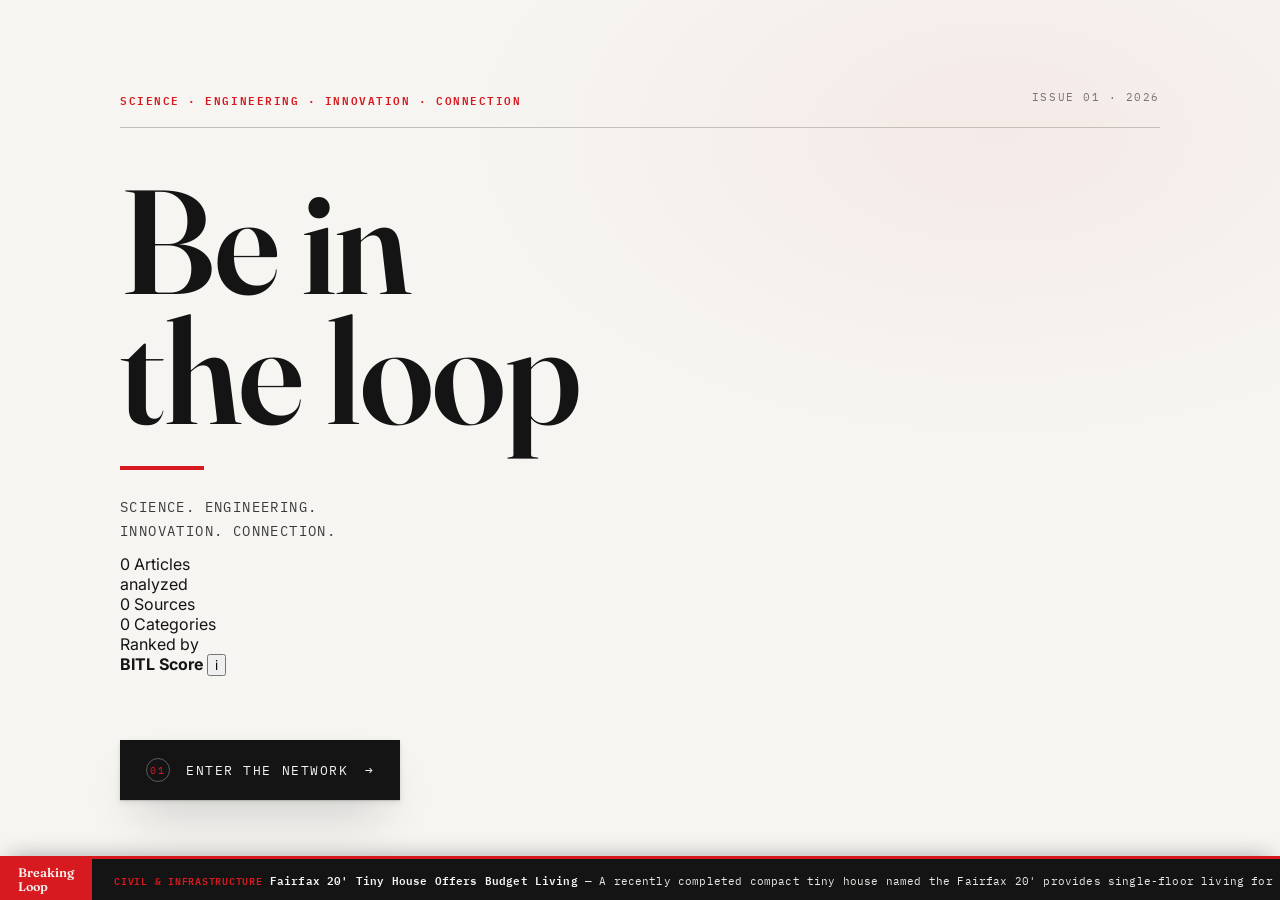
==== commit 23a9f1f3: "Update index.html" ====
--- a/docs/index.html
+++ b/docs/index.html
@@ -29,7 +29,25 @@
         <h1 id="main-title">Be in<br>the loop</h1>
         <div class="cover-rule"></div>
         <p class="cover-subtitle">SCIENCE. ENGINEERING.<br>INNOVATION. CONNECTION.</p>
-        <p class="cover-tagline">THE FUTURE IS INTERCONNECTED.</p>
+
+        <div class="cover-stats" aria-label="Live pipeline stats">
+          <div class="stat-pill">
+            <span class="stat-value" id="stat-articles">0</span>
+            <span class="stat-label">Articles<br>analyzed</span>
+          </div>
+          <div class="stat-pill">
+            <span class="stat-value" id="stat-sources">0</span>
+            <span class="stat-label">Sources</span>
+          </div>
+          <div class="stat-pill">
+            <span class="stat-value" id="stat-categories">0</span>
+            <span class="stat-label">Categories</span>
+          </div>
+          <div class="cover-criterion">
+            <span class="cover-criterion-text">Ranked by<br><strong>BITL Score</strong></span>
+            <button id="bitl-info-btn" class="info-btn" type="button" aria-haspopup="dialog" aria-label="How the BITL Score works">i</button>
+          </div>
+        </div>
       </div>
 
       <div class="cover-footer">
@@ -113,7 +131,7 @@
   <div id="detail-overlay" class="detail-overlay"></div>
   <aside id="detail-panel" class="detail-panel" aria-hidden="true">
     <div class="detail-panel-top">
-      <span class="detail-panel-kicker">RESEARCH PAPER</span>
+      <span class="detail-panel-kicker" id="detail-panel-kicker">RESEARCH PAPER</span>
       <button id="detail-close" class="detail-close" type="button" aria-label="Close article">×</button>
     </div>
     <div id="detail-content" class="detail-content"></div>
--- a/docs/style.css
+++ b/docs/style.css
@@ -190,6 +190,26 @@
 .engineering-column p { margin: 0; color: var(--ink-light); font-family: var(--font-display); font-size: 18px; line-height: 1.1; font-style: italic; }
 .engineering-meta { display: flex; flex-direction: column; gap: 4px; margin-top: 25px; color: var(--ink-light); font-family: var(--font-mono); font-size: 8px; letter-spacing: .1em; }
 
+.archive-toggle {
+  display: flex; align-items: flex-end; justify-content: space-between; gap: 10px;
+  width: 100%; margin: 18px 0 0; padding: 0; border: none; background: none;
+  cursor: pointer; text-align: left; font-family: inherit; color: inherit;
+}
+.archive-toggle-text {
+  font-family: var(--font-display); font-weight: 600; font-size: 21px; line-height: 1.15;
+  color: var(--ink); transition: color .2s ease;
+}
+.archive-toggle:hover .archive-toggle-text { color: var(--red); }
+.archive-toggle-arrow {
+  flex-shrink: 0; display: flex; align-items: center; justify-content: center;
+  width: 26px; height: 26px; border-radius: 50%; border: 1px solid var(--line-dark);
+  color: var(--red); font-size: 13px; transform: rotate(90deg);
+  transition: transform .3s cubic-bezier(.2,.8,.2,1), background .2s ease, color .2s ease, border-color .2s ease;
+}
+.archive-toggle:hover .archive-toggle-arrow { background: var(--red); border-color: var(--red); color: var(--paper); }
+.archive-toggle.active .archive-toggle-arrow { transform: rotate(-90deg); background: var(--ink); border-color: var(--ink); color: var(--paper); }
+#archive-status { color: var(--red); font-weight: 700; }
+
 /* ------------------------------------------------------------------ */
 /* Neural core — scena 3D                                              */
 /* ------------------------------------------------------------------ */
@@ -309,6 +329,39 @@
 .neuron.dimmed { opacity: .12 !important; pointer-events: none; }
 .neurons-layer.hovering .neuron:not(:hover) { opacity: .35; }
 
+/* Nodo compatto (telefono): stesso cerchio/cervello del desktop, card
+   ridotte a un tondo con miniatura — niente testo, illeggibile a queste
+   dimensioni. Il tap apre lo stesso pannello di dettaglio del desktop. */
+.neuron.neuron-compact {
+  background: none; border: none; box-shadow: none;
+}
+/* Dimensione e scale in hover sono fissati nella media query telefono più
+   sotto (l'unico contesto in cui esiste un nodo "compact") — devono
+   combaciare con cardW/cardH passati a computeCirclePositions in script.js. */
+/* Il cerchio si ritaglia sull'immagine stessa (non sul contenitore): così i
+   badge indice/punteggio, posizionati leggermente fuori dal bordo, restano
+   visibili invece di essere tagliati da un overflow:hidden sul genitore. */
+.neuron-thumb-img {
+  width: 100%; height: 100%; object-fit: cover; display: block; border-radius: 50%;
+  border: 2px solid var(--paper-white); box-shadow: var(--shadow-card);
+  filter: grayscale(100%) contrast(1.05);
+}
+.neuron-thumb-na {
+  display: flex; align-items: center; justify-content: center;
+  width: 100%; height: 100%; border-radius: 50%;
+  border: 2px solid var(--paper-white); box-shadow: var(--shadow-card);
+  background: var(--red); color: var(--paper-white);
+  font-family: var(--font-display); font-weight: 600; font-size: 13px;
+}
+.neuron-compact-index {
+  position: absolute; top: -3px; left: -3px; z-index: 2;
+  min-width: 16px; padding: 1px 4px; border-radius: 999px;
+  background: var(--ink); color: var(--paper);
+  font-family: var(--font-mono); font-size: 8px; font-weight: 600; text-align: center;
+  box-shadow: 0 1px 3px rgba(20,20,15,.3);
+}
+.neuron-compact-score { position: absolute; bottom: -4px; right: -4px; z-index: 2; filter: drop-shadow(0 1px 3px rgba(20,20,15,.35)); }
+
 .paper-header { display: flex; justify-content: space-between; align-items: center; padding: 6px 9px; border-bottom: 1px solid var(--line); font-family: var(--font-mono); font-size: 6.5px; letter-spacing: .08em; color: var(--ink-light); }
 .paper-number { color: var(--red); font-weight: 700; }
 .paper-image-wrap { position: relative; }
@@ -368,7 +421,10 @@
 }
 .d-meta { display: flex; align-items: center; gap: 10px; flex-wrap: wrap; font-family: var(--font-mono); font-size: 10.5px; color: var(--ink-light); margin-bottom: 20px; }
 .d-badge { color: var(--paper); background: var(--red); border-radius: 999px; padding: 3px 10px; font-weight: 600; }
-.d-bluf { font-family: var(--font-display); font-weight: 600; font-size: 25px; line-height: 1.3; margin: 4px 0 18px; padding-top: 14px; border-top: 2px solid var(--red); }
+.d-title { font-family: var(--font-display); font-weight: 600; font-size: 27px; line-height: 1.2; letter-spacing: -.005em; margin: 4px 0 18px; padding-top: 14px; border-top: 2px solid var(--red); }
+.d-background { margin: 0 0 22px; padding: 12px 14px 14px; background: var(--paper); border-left: 2px solid var(--red); }
+.d-background-label { display: block; margin-bottom: 6px; font-family: var(--font-mono); font-size: 9.5px; font-weight: 600; letter-spacing: .12em; color: var(--red); }
+.d-bluf { margin: 0; font-family: var(--font-display); font-style: italic; font-weight: 500; font-size: 16px; line-height: 1.45; color: var(--ink-soft); }
 .d-intro-text { font-size: 14px; line-height: 1.65; color: var(--ink-soft); margin: 0 0 26px; }
 .d-results { display: grid; grid-template-columns: repeat(auto-fit, minmax(120px, 1fr)); gap: 10px; margin-bottom: 28px; }
 .d-results:empty { display: none; margin-bottom: 0; }
@@ -467,24 +523,39 @@
   .network-header { padding: 14px 18px; }
 }
 
-/* Telefono: layout a lista verticale, niente disposizione spaziale (più
-   affidabile e più comodo da leggere su schermi stretti). */
+/* Telefono: STESSO layout circolare del desktop (cervello al centro, card
+   attorno) — solo più compatto. Il tap su un nodo apre lo stesso pannello di
+   dettaglio del desktop, invariato. Vedi computeCirclePositions/
+   createPaperCard in script.js per la logica "compact" lato JS. */
 @media (max-width: 640px) {
   .network-header { flex-wrap: wrap; row-gap: 8px; }
   .last-updated { order: 3; width: 100%; }
-  .neural-core { position: relative; left: 0; top: 0; transform: none; width: 100%; margin: 20px auto 0; }
-  .brain-wrap { width: 160px; height: 132px; }
+  .neural-core { left: 50%; }
+  .connector-ring { left: 50%; }
+  .brain-wrap { width: 130px; height: 108px; }
   .core-caption { display: none; }
-  .stage { display: flex; flex-direction: column; min-height: 0; padding-bottom: 40px; }
-  .synapses { display: none; }
-  .neurons-layer { position: relative; inset: auto; display: flex; flex-direction: column; align-items: center; gap: 18px; padding: 26px 16px 0; }
-  .neuron { position: relative; left: auto !important; top: auto !important; width: 100%; max-width: 420px; transform: none !important; animation: card-fade-up .5s ease forwards; animation-delay: var(--delay, 0s); }
-  @keyframes card-fade-up { from { opacity: 0; transform: translateY(18px); } to { opacity: 1; transform: translateY(0); } }
-  .neuron:hover { transform: translateY(-3px) !important; }
-  .spark { display: none; }
-  .empty-state { position: relative; left: auto; top: auto; transform: none; margin: 30px auto; }
-  .paper-image { height: 150px; }
-  .paper-title { font-size: 16px; }
+  .stage { min-height: 0; padding-bottom: 40px; }
+
+  /* L'archivio non deve sparire, ma nemmeno rompere la geometria del
+     cerchio: diventa un piccolo pulsante fisso in un angolo, come farebbe
+     una qualunque etichetta della UI desktop, invece di rifluire in lista. */
+  .engineering-column {
+    display: flex; position: absolute; top: 10px; left: 10px; z-index: 15;
+    width: auto; max-width: 128px; padding: 8px 10px;
+    border-left: 2px solid var(--red);
+    background: rgba(255, 255, 255, .88); backdrop-filter: blur(3px);
+  }
+  .engineering-index, .engineering-line, .engineering-label { display: none; }
+  .archive-toggle { margin-top: 0; gap: 6px; }
+  .archive-toggle-text { font-size: 11.5px; line-height: 1.2; }
+  .archive-toggle-arrow { width: 20px; height: 20px; font-size: 10px; }
+  .engineering-meta { margin-top: 6px; }
+  #archive-status { font-size: 7px; }
+
+  .neuron-compact { width: 56px; height: 56px; }
+  .neuron-compact:hover, .neuron-compact:focus-visible { transform: translate(-50%, -50%) scale(1.35); }
+
+  .empty-state { top: 60%; }
   .d-results { grid-template-columns: 1fr; }
   .detail-content { padding: 8px 18px 50px; }
 
@@ -498,7 +569,8 @@
 
 @media (max-width: 380px) {
   .cover-title-wrap h1 { font-size: 15vw; }
-  .neuron { max-width: 100%; }
+  .brain-wrap { width: 112px; height: 93px; }
+  .neuron-compact { width: 48px; height: 48px; }
 }
 
 @media (prefers-reduced-motion: reduce) {
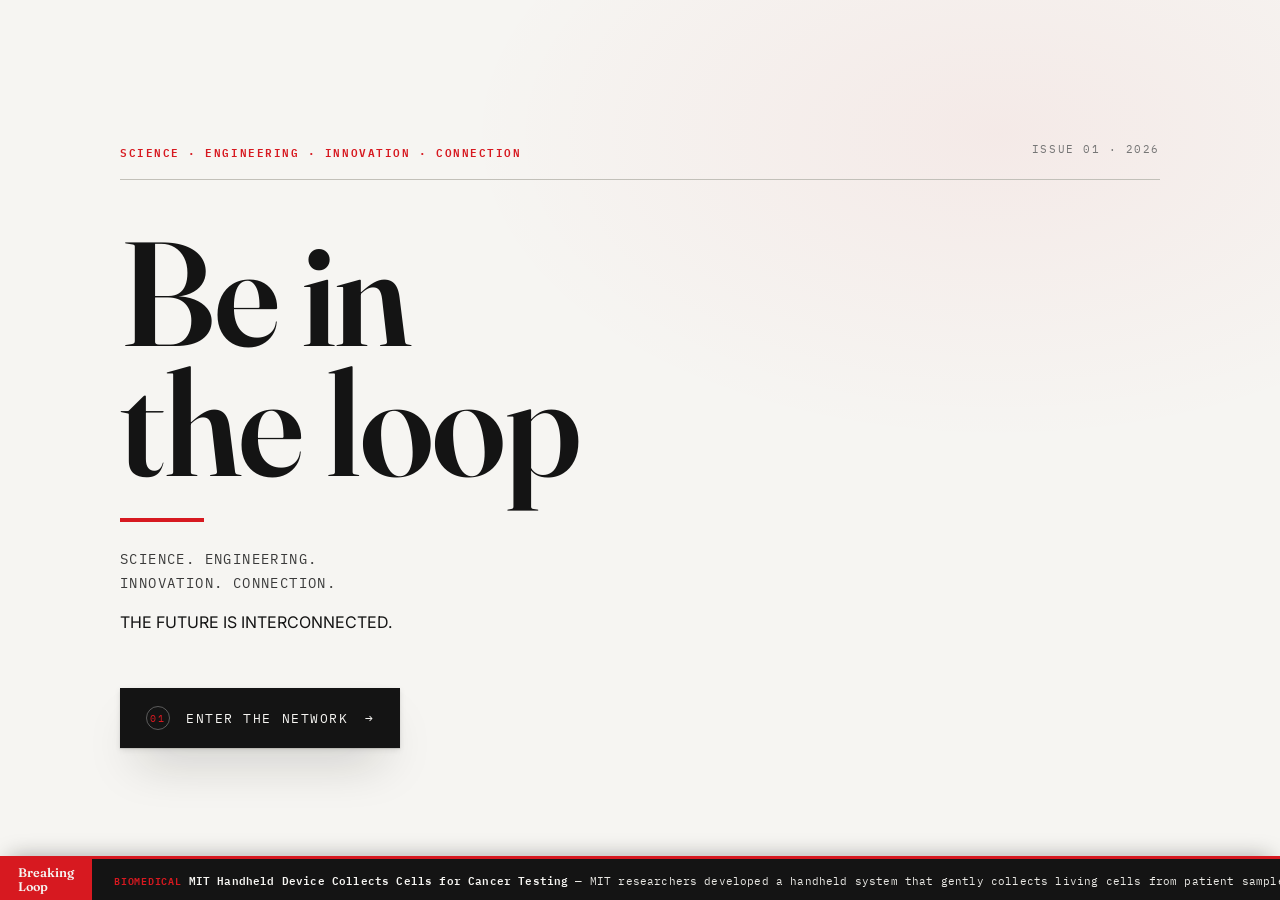
==== commit c0f0c63b: "Update index.html" ====
--- a/docs/index.html
+++ b/docs/index.html
@@ -29,25 +29,7 @@
         <h1 id="main-title">Be in<br>the loop</h1>
         <div class="cover-rule"></div>
         <p class="cover-subtitle">SCIENCE. ENGINEERING.<br>INNOVATION. CONNECTION.</p>
-
-        <div class="cover-stats" aria-label="Live pipeline stats">
-          <div class="stat-pill">
-            <span class="stat-value" id="stat-articles">0</span>
-            <span class="stat-label">Articles<br>analyzed</span>
-          </div>
-          <div class="stat-pill">
-            <span class="stat-value" id="stat-sources">0</span>
-            <span class="stat-label">Sources</span>
-          </div>
-          <div class="stat-pill">
-            <span class="stat-value" id="stat-categories">0</span>
-            <span class="stat-label">Categories</span>
-          </div>
-          <div class="cover-criterion">
-            <span class="cover-criterion-text">Ranked by<br><strong>BITL Score</strong></span>
-            <button id="bitl-info-btn" class="info-btn" type="button" aria-haspopup="dialog" aria-label="How the BITL Score works">i</button>
-          </div>
-        </div>
+        <p class="cover-tagline">THE FUTURE IS INTERCONNECTED.</p>
       </div>
 
       <div class="cover-footer">
@@ -119,11 +101,40 @@
 
     </div>
 
-    <footer class="network-footer">
-      <span>SCIENCE</span>
-      <span>ENGINEERING</span>
-      <span>INNOVATION</span>
-      <span>CONNECTION</span>
+    <!-- ================================================================ -->
+    <!-- STATS — al posto del vecchio footer: barra compatta che, arrivando  -->
+    <!-- in fondo, si espande (GSAP ScrollTrigger) nel dettaglio completo.    -->
+    <!-- ================================================================ -->
+    <footer id="stats-section" class="stats-section" aria-label="Network statistics">
+      <div id="stats-panel" class="stats-panel">
+        <div id="stats-bg" class="stats-bg" aria-hidden="true"></div>
+
+        <div id="stats-bar" class="stats-bar">
+          <div class="stat-pill">
+            <span class="stat-value" id="stat-articles" aria-live="off">0</span>
+            <span class="stat-label">Articles<br>analyzed</span>
+          </div>
+          <div class="stat-pill">
+            <span class="stat-value" id="stat-sources" aria-live="off">0</span>
+            <span class="stat-label">Sources</span>
+          </div>
+          <div class="stat-pill">
+            <span class="stat-value" id="stat-categories" aria-live="off">0</span>
+            <span class="stat-label">Categories</span>
+          </div>
+          <div class="stats-criterion">
+            <span class="stats-criterion-text">Ranked by<br><strong>BITL Score</strong></span>
+            <button id="bitl-info-btn" class="info-btn" type="button" aria-haspopup="dialog" aria-label="How the BITL Score works">i</button>
+          </div>
+        </div>
+
+        <div id="stats-detail" class="stats-detail">
+          <section class="stats-card" id="stats-card-funnel"></section>
+          <section class="stats-card" id="stats-card-categories"></section>
+          <section class="stats-card" id="stats-card-bitl"></section>
+          <section class="stats-card" id="stats-card-sources"></section>
+        </div>
+      </div>
     </footer>
 
   </section>
@@ -154,6 +165,8 @@
 
 </main>
 
+<script src="vendor/gsap.min.js" defer></script>
+<script src="vendor/ScrollTrigger.min.js" defer></script>
 <script src="script.js" defer></script>
 </body>
 </html>
--- a/docs/style.css
+++ b/docs/style.css
@@ -49,7 +49,19 @@
 button { font-family: inherit; }
 :focus-visible { outline: 2px solid var(--red); outline-offset: 3px; }
 
-#app { position: relative; min-height: 100vh; overflow-x: hidden; }
+#app {
+  position: relative; overflow-x: hidden;
+  min-height: 100vh;
+  /* 100svh = altezza "piccola" stabile (con la UI del browser mobile al
+     massimo, prima che scomparire la barra indirizzi la faccia crescere).
+     Su desktop equivale a 100vh; sui mobile evita che il layout si
+     ridimensioni DA SOLO durante lo scroll — causa del cervello che si
+     "decentra": è posizionato via CSS (top:50% dell'altezza corrente),
+     le card intorno via JS (pixel fissi al momento del render): se
+     l'altezza cambia sotto ai piedi mentre lo scroll nasconde/mostra la
+     barra indirizzi, il cervello si sposta e le card no. */
+  min-height: 100svh;
+}
 
 /* ------------------------------------------------------------------ */
 /* Cover                                                               */
@@ -58,6 +70,7 @@
 .cover {
   position: relative;
   min-height: 100vh;
+  min-height: 100svh; /* vedi commento su #app */
   display: flex;
   align-items: center;
   padding: 40px clamp(24px, 6vw, 90px);
@@ -103,15 +116,59 @@
   line-height: 1.7;
   color: var(--ink-soft);
 }
-.cover-tagline {
-  margin: 0;
-  font-family: var(--font-display);
-  font-style: italic;
-  font-size: 19px;
-  color: var(--ink-light);
-}
-
-.cover-footer { margin-top: 64px; }
+/* ------------------------------------------------------------------ */
+/* Cover stats — indicatori live + criterio BITL Score                 */
+/* ------------------------------------------------------------------ */
+
+.cover-stats {
+  display: flex; flex-wrap: wrap; align-items: stretch; gap: 12px;
+  margin-top: 22px;
+}
+
+.stat-pill {
+  display: flex; align-items: center; gap: 10px;
+  background: var(--paper-white);
+  border: 1px solid var(--line-dark);
+  border-radius: 999px;
+  padding: 8px 18px 8px 8px;
+}
+.stat-value {
+  display: flex; align-items: center; justify-content: center;
+  min-width: 34px; height: 34px; padding: 0 4px;
+  border-radius: 50%;
+  background: var(--red-soft);
+  font-family: var(--font-mono); font-weight: 600; font-size: 15px;
+  color: var(--red);
+  font-variant-numeric: tabular-nums; /* le cifre non "ballano" di larghezza mentre scorrono */
+}
+.stat-label {
+  font-family: var(--font-mono); font-size: 8.5px; font-weight: 600;
+  letter-spacing: .09em; line-height: 1.25; color: var(--ink-soft);
+  text-transform: uppercase;
+}
+
+.cover-criterion {
+  display: flex; align-items: center; gap: 10px;
+  margin-left: auto;
+  padding: 4px 4px 4px 16px;
+}
+.cover-criterion-text {
+  font-family: var(--font-mono); font-size: 9.5px; font-weight: 600;
+  letter-spacing: .08em; line-height: 1.3; color: var(--ink-soft);
+  text-transform: uppercase;
+}
+.cover-criterion-text strong { color: var(--red); }
+
+.info-btn {
+  flex-shrink: 0; width: 22px; height: 22px; border-radius: 50%;
+  border: 1px solid var(--red); background: none; color: var(--red);
+  font-family: var(--font-display); font-style: italic; font-weight: 600; font-size: 12px;
+  line-height: 1; cursor: pointer; padding: 0;
+  transition: background .2s ease, color .2s ease;
+}
+.info-btn:hover, .info-btn:focus-visible { background: var(--red); color: var(--paper); }
+
+.cover-footer { margin-top: 56px; }
 
 .open-button {
   display: inline-flex;
@@ -145,7 +202,7 @@
 /* Network view                                                        */
 /* ------------------------------------------------------------------ */
 
-.network-view { display: none; min-height: 100vh; flex-direction: column; }
+.network-view { display: none; min-height: 100vh; min-height: 100svh; flex-direction: column; } /* vedi commento su #app */
 #app.opened .network-view { display: flex; }
 
 .network-header {
@@ -176,7 +233,11 @@
 /* Stage                                                                */
 /* ------------------------------------------------------------------ */
 
-.stage { position: relative; flex: 1; min-height: max(calc(100vh - 66px), 1080px); overflow: visible; isolation: isolate; }
+.stage {
+  position: relative; flex: 1; overflow: visible; isolation: isolate;
+  min-height: max(calc(100vh - 66px), 1080px);
+  min-height: max(calc(100svh - 66px), 1080px); /* vedi commento su #app */
+}
 
 .engineering-column {
   position: absolute; z-index: 20; top: 8%; left: 32px; width: 180px;
@@ -439,6 +500,34 @@
 .d-attribution { font-size: 10px; color: var(--ink-light); line-height: 1.5; }
 
 /* ------------------------------------------------------------------ */
+/* Pannello "BITL Score" — riusa #detail-panel/#detail-overlay          */
+/* ------------------------------------------------------------------ */
+
+.bitl-info-lead { font-family: var(--font-display); font-weight: 500; font-size: 19px; line-height: 1.4; margin: 4px 0 16px; }
+.bitl-info-lead strong { color: var(--red); }
+.bitl-info-text { font-size: 14px; line-height: 1.65; color: var(--ink-soft); margin: 0 0 22px; }
+.bitl-info-heading {
+  margin: 0 0 10px; padding-top: 16px; border-top: 1px solid var(--line);
+  font-family: var(--font-mono); font-size: 10px; font-weight: 600;
+  letter-spacing: .1em; color: var(--red); text-transform: uppercase;
+}
+.bitl-weights { list-style: none; margin: 0 0 22px; padding: 0; display: flex; flex-direction: column; gap: 6px; }
+.bitl-weights li {
+  display: flex; justify-content: space-between; gap: 10px;
+  font-size: 12.5px; color: var(--ink-soft); padding-bottom: 6px; border-bottom: 1px solid var(--line);
+}
+.bitl-weights span:last-child { font-family: var(--font-mono); font-weight: 600; color: var(--red); flex-shrink: 0; }
+.bitl-source-list {
+  list-style: none; margin: 0 0 22px; padding: 0;
+  display: flex; flex-wrap: wrap; gap: 6px;
+}
+.bitl-source-list li {
+  font-family: var(--font-mono); font-size: 10.5px; color: var(--ink-soft);
+  background: var(--paper); border: 1px solid var(--line); border-radius: 999px;
+  padding: 5px 11px;
+}
+
+/* ------------------------------------------------------------------ */
 /* Flash bar — "Breaking Loop" ticker                                  */
 /* ------------------------------------------------------------------ */
 
@@ -528,6 +617,13 @@
    dettaglio del desktop, invariato. Vedi computeCirclePositions/
    createPaperCard in script.js per la logica "compact" lato JS. */
 @media (max-width: 640px) {
+  .cover-stats { gap: 8px; margin-top: 18px; }
+  .stat-pill { padding: 6px 14px 6px 6px; gap: 8px; }
+  .stat-value { min-width: 28px; height: 28px; font-size: 13px; }
+  .stat-label { font-size: 7.5px; }
+  .cover-criterion { margin-left: 0; padding-left: 8px; width: 100%; order: 4; }
+  .cover-criterion-text { font-size: 9px; }
+
   .network-header { flex-wrap: wrap; row-gap: 8px; }
   .last-updated { order: 3; width: 100%; }
   .neural-core { left: 50%; }
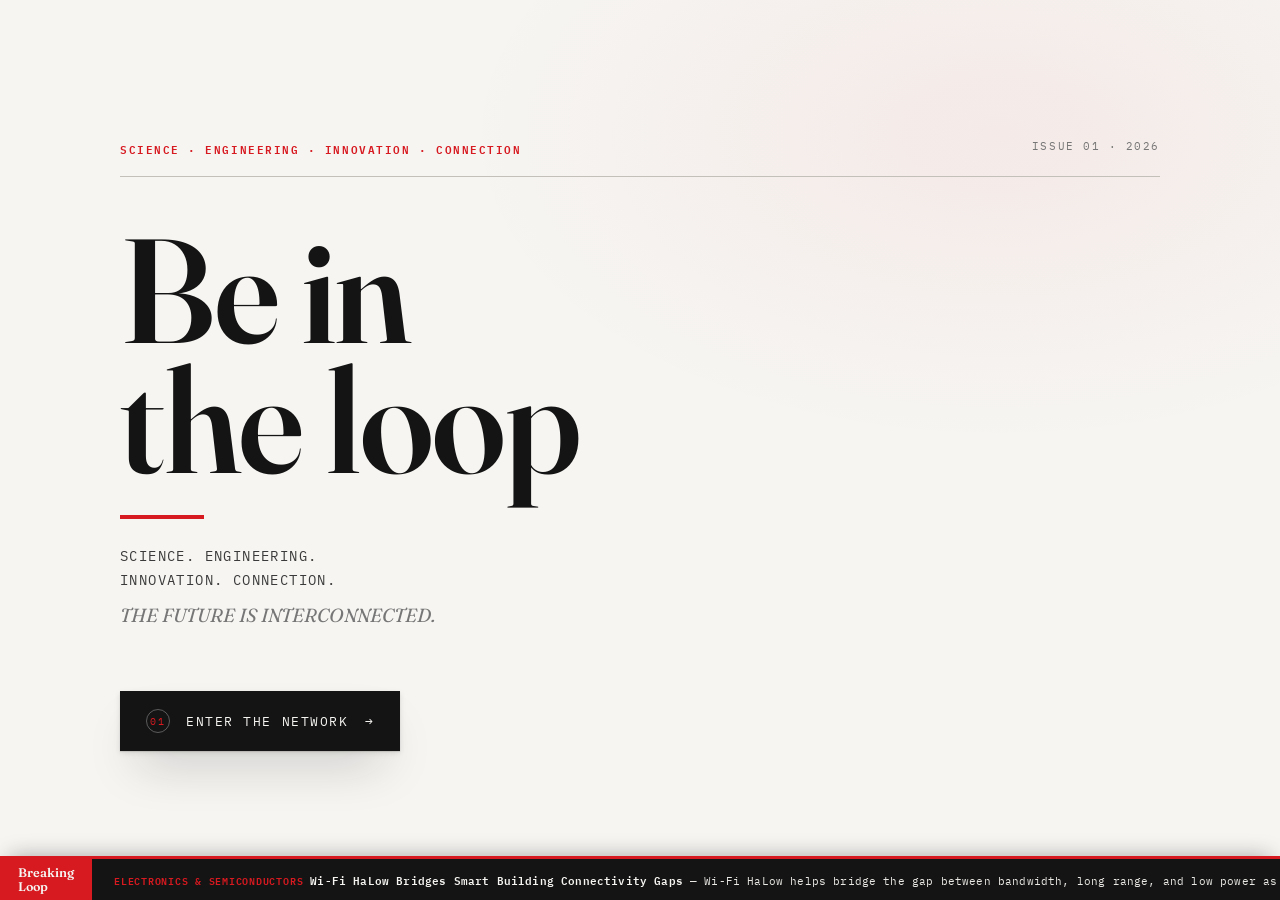
==== commit e24507d4: "Update index.html" ====
--- a/docs/index.html
+++ b/docs/index.html
@@ -128,12 +128,21 @@
           </div>
         </div>
 
-        <div id="stats-detail" class="stats-detail">
-          <section class="stats-card" id="stats-card-funnel"></section>
-          <section class="stats-card" id="stats-card-categories"></section>
-          <section class="stats-card" id="stats-card-bitl"></section>
-          <section class="stats-card" id="stats-card-sources"></section>
+        <div id="stats-window" class="stats-window">
+          <div id="stats-track" class="hs-track">
+            <section class="hs-slide hs-narrow" data-name="Funnel"></section>
+            <section class="hs-slide hs-wide" data-name="Trend"></section>
+            <section class="hs-slide hs-wide" data-name="Scores"></section>
+            <section class="hs-slide hs-narrow" data-name="Weights"></section>
+            <section class="hs-slide hs-mid" data-name="Categories"></section>
+            <section class="hs-slide hs-mid" data-name="Sources"></section>
+          </div>
         </div>
+
+        <nav id="stats-nav" class="stats-nav" aria-label="Statistics sections">
+          <span class="stats-nav-line" aria-hidden="true"><span id="stats-nav-fill" class="stats-nav-fill"></span></span>
+          <ol id="stats-nav-list" class="stats-nav-list"></ol>
+        </nav>
       </div>
     </footer>
 
--- a/docs/style.css
+++ b/docs/style.css
@@ -7,6 +7,7 @@
   --red-dark: #a5121a;
   --red-glow: rgba(215, 25, 32, .45);
   --red-soft: rgba(215, 25, 32, .08);
+  --red-bright: #ff5a60; /* rosso più chiaro: leggibile su fondo inchiostro */
 
   --ink: #141414;
   --ink-soft: #3a3a3a;
@@ -116,59 +117,15 @@
   line-height: 1.7;
   color: var(--ink-soft);
 }
-/* ------------------------------------------------------------------ */
-/* Cover stats — indicatori live + criterio BITL Score                 */
-/* ------------------------------------------------------------------ */
-
-.cover-stats {
-  display: flex; flex-wrap: wrap; align-items: stretch; gap: 12px;
-  margin-top: 22px;
-}
-
-.stat-pill {
-  display: flex; align-items: center; gap: 10px;
-  background: var(--paper-white);
-  border: 1px solid var(--line-dark);
-  border-radius: 999px;
-  padding: 8px 18px 8px 8px;
-}
-.stat-value {
-  display: flex; align-items: center; justify-content: center;
-  min-width: 34px; height: 34px; padding: 0 4px;
-  border-radius: 50%;
-  background: var(--red-soft);
-  font-family: var(--font-mono); font-weight: 600; font-size: 15px;
-  color: var(--red);
-  font-variant-numeric: tabular-nums; /* le cifre non "ballano" di larghezza mentre scorrono */
-}
-.stat-label {
-  font-family: var(--font-mono); font-size: 8.5px; font-weight: 600;
-  letter-spacing: .09em; line-height: 1.25; color: var(--ink-soft);
-  text-transform: uppercase;
-}
-
-.cover-criterion {
-  display: flex; align-items: center; gap: 10px;
-  margin-left: auto;
-  padding: 4px 4px 4px 16px;
-}
-.cover-criterion-text {
-  font-family: var(--font-mono); font-size: 9.5px; font-weight: 600;
-  letter-spacing: .08em; line-height: 1.3; color: var(--ink-soft);
-  text-transform: uppercase;
-}
-.cover-criterion-text strong { color: var(--red); }
-
-.info-btn {
-  flex-shrink: 0; width: 22px; height: 22px; border-radius: 50%;
-  border: 1px solid var(--red); background: none; color: var(--red);
-  font-family: var(--font-display); font-style: italic; font-weight: 600; font-size: 12px;
-  line-height: 1; cursor: pointer; padding: 0;
-  transition: background .2s ease, color .2s ease;
-}
-.info-btn:hover, .info-btn:focus-visible { background: var(--red); color: var(--paper); }
-
-.cover-footer { margin-top: 56px; }
+.cover-tagline {
+  margin: 0;
+  font-family: var(--font-display);
+  font-style: italic;
+  font-size: 19px;
+  color: var(--ink-light);
+}
+
+.cover-footer { margin-top: 64px; }
 
 .open-button {
   display: inline-flex;
@@ -451,7 +408,120 @@
 }
 .empty-state span { display: block; font-family: var(--font-display); font-size: 26px; color: var(--red); margin-bottom: 6px; }
 
-.network-footer { display: flex; justify-content: center; gap: 28px; padding: 20px; border-top: 1px solid var(--line-dark); font-family: var(--font-mono); font-size: 9px; letter-spacing: .16em; color: var(--ink-light); }
+
+/* ------------------------------------------------------------------ */
+/* Stats — al posto del footer: barra compatta che si espande in fondo  */
+/* ------------------------------------------------------------------ */
+
+.stats-section { padding: 56px clamp(14px, 4vw, 40px) 28px; }
+
+.stats-panel { position: relative; max-width: 1120px; margin: 0 auto; padding-bottom: 6px; }
+
+/* Sfondo del pannello. Stato "a riposo" (senza JS/GSAP o con reduced-motion)
+   = pannello pieno. Con GSAP parte come una pillola alta quanto la sola barra
+   e si espande con lo scroll: vedi initStatsSection() in script.js. */
+.stats-bg {
+  position: absolute; top: 0; left: 0; right: 0; height: 100%;
+  background: var(--ink);
+  border-radius: 28px;
+  box-shadow: var(--shadow-card);
+}
+
+.stats-bar {
+  position: relative; z-index: 1;
+  display: flex; flex-wrap: wrap; align-items: center; gap: 12px;
+  padding: 14px 22px;
+}
+
+.stat-pill {
+  display: flex; align-items: center; gap: 10px;
+  background: var(--paper-white);
+  border-radius: 999px;
+  padding: 6px 18px 6px 6px;
+}
+.stat-value {
+  display: flex; align-items: center; justify-content: center;
+  min-width: 38px; height: 34px; padding: 0 12px;
+  border-radius: 999px; background: var(--red-soft);
+  font-family: var(--font-mono); font-weight: 600; font-size: 15px;
+  color: var(--red);
+  font-variant-numeric: tabular-nums;
+}
+.stat-label {
+  font-family: var(--font-mono); font-size: 8.5px; font-weight: 600;
+  letter-spacing: .09em; line-height: 1.25; text-transform: uppercase;
+  color: var(--ink-soft);
+}
+
+/* Odometro: ogni cifra è una colonna con 0-9 (ripetuti) che scorre in verticale
+   come il rullo di una slot machine. Le colonne sono aria-hidden: il valore
+   vero è nell'aria-label di .stat-value. */
+.odo { display: inline-flex; height: 1.25em; line-height: 1.25em; overflow: hidden; }
+.odo-col { display: block; height: 1.25em; overflow: hidden; }
+.odo-track { display: flex; flex-direction: column; will-change: transform; }
+.odo-track > span, .odo-static { display: block; height: 1.25em; text-align: center; }
+
+.stats-criterion { display: flex; align-items: center; gap: 10px; margin-left: auto; padding-right: 4px; }
+.stats-criterion-text {
+  font-family: var(--font-mono); font-size: 9.5px; font-weight: 600;
+  letter-spacing: .08em; line-height: 1.3; text-transform: uppercase;
+  color: var(--paper-grey);
+}
+.stats-criterion-text strong { color: var(--red-bright); }
+
+.info-btn {
+  flex-shrink: 0; width: 22px; height: 22px; padding: 0; border-radius: 50%;
+  border: 1px solid var(--red-bright); background: none; color: var(--red-bright);
+  font-family: var(--font-display); font-style: italic; font-weight: 600; font-size: 12px; line-height: 1;
+  cursor: pointer; transition: background .2s ease, color .2s ease;
+}
+.info-btn:hover, .info-btn:focus-visible { background: var(--red-bright); color: var(--ink); }
+.stats-panel .info-btn:focus-visible { outline-color: var(--paper); }
+
+.stats-detail {
+  position: relative; z-index: 1;
+  display: grid; grid-template-columns: repeat(2, minmax(0, 1fr)); gap: 14px;
+  padding: 8px 22px 22px;
+  color: var(--paper);
+}
+.stats-card {
+  background: rgba(255, 255, 255, .05);
+  border: 1px solid rgba(255, 255, 255, .12);
+  border-radius: 18px;
+  padding: 20px 22px 22px;
+}
+.stats-card-title {
+  margin: 0 0 12px; font-family: var(--font-mono); font-size: 10px; font-weight: 600;
+  letter-spacing: .12em; text-transform: uppercase; color: var(--red-bright);
+}
+.stats-card-lead { margin: 0 0 16px; font-family: var(--font-display); font-weight: 500; font-size: 19px; line-height: 1.3; }
+.stats-card-lead strong { color: var(--red-bright); font-weight: 600; }
+/* Con l'espansione animata le card partono nascoste; è GSAP (scrub) a rivelarle. */
+.stats-section.is-scrubbed .stats-card { opacity: 0; transform: translateY(56px); }
+
+.stats-note { margin: 14px 0 0; font-size: 11.5px; line-height: 1.55; color: rgba(246, 245, 242, .62); }
+
+.stats-rows { list-style: none; margin: 0; padding: 0; display: flex; flex-direction: column; gap: 10px; }
+.stats-row { display: grid; grid-template-columns: 1fr auto; column-gap: 12px; row-gap: 5px; align-items: baseline; }
+.stats-row-label { font-size: 12px; color: var(--paper-grey); }
+.stats-row-value { font-family: var(--font-mono); font-size: 11px; font-weight: 600; color: var(--paper); }
+.stats-track { grid-column: 1 / -1; height: 5px; border-radius: 999px; background: rgba(255, 255, 255, .1); overflow: hidden; }
+.stats-fill { display: block; height: 100%; width: 0; border-radius: 999px; background: var(--red); }
+.stats-row.is-zero .stats-row-label, .stats-row.is-zero .stats-row-value { opacity: .42; }
+
+.stats-score { display: flex; gap: 28px; margin: 0 0 18px; }
+.stats-score-item { display: flex; flex-direction: column; gap: 2px; }
+.stats-score-num { font-family: var(--font-display); font-weight: 600; font-size: 44px; line-height: 1; color: var(--paper); }
+.stats-score-cap { font-family: var(--font-mono); font-size: 9px; letter-spacing: .1em; text-transform: uppercase; color: rgba(246, 245, 242, .55); }
+
+.stats-chips { list-style: none; margin: 0; padding: 0; display: flex; flex-wrap: wrap; gap: 6px; }
+.stats-chip {
+  display: inline-flex; align-items: center; gap: 6px;
+  font-family: var(--font-mono); font-size: 10.5px; color: rgba(246, 245, 242, .6);
+  border: 1px solid rgba(255, 255, 255, .14); border-radius: 999px; padding: 5px 11px;
+}
+.stats-chip.is-active { color: var(--paper); border-color: rgba(255, 90, 96, .7); background: rgba(215, 25, 32, .16); }
+.stats-chip b { font-weight: 600; color: var(--red-bright); }
 
 /* ------------------------------------------------------------------ */
 /* Detail panel                                                        */
@@ -607,6 +677,7 @@
 }
 
 @media (max-width: 860px) {
+  .stats-detail { grid-template-columns: 1fr; }
   .neural-core { left: 50%; }
   .connector-ring { left: 50%; }
   .network-header { padding: 14px 18px; }
@@ -617,15 +688,30 @@
    dettaglio del desktop, invariato. Vedi computeCirclePositions/
    createPaperCard in script.js per la logica "compact" lato JS. */
 @media (max-width: 640px) {
-  .cover-stats { gap: 8px; margin-top: 18px; }
-  .stat-pill { padding: 6px 14px 6px 6px; gap: 8px; }
-  .stat-value { min-width: 28px; height: 28px; font-size: 13px; }
+  .stats-section { padding-top: 40px; }
+  .stats-bar { padding: 12px 14px; gap: 8px; }
+  .stat-pill { padding: 5px 14px 5px 5px; gap: 8px; }
+  .stat-value { min-width: 30px; height: 28px; padding: 0 9px; font-size: 13px; }
   .stat-label { font-size: 7.5px; }
-  .cover-criterion { margin-left: 0; padding-left: 8px; width: 100%; order: 4; }
-  .cover-criterion-text { font-size: 9px; }
-
-  .network-header { flex-wrap: wrap; row-gap: 8px; }
-  .last-updated { order: 3; width: 100%; }
+  .stats-criterion { margin-left: 0; width: 100%; padding: 2px 6px; }
+  .stats-criterion-text { font-size: 9px; }
+  .stats-detail { padding: 6px 14px 16px; gap: 12px; }
+  .stats-card { padding: 18px 16px 20px; border-radius: 16px; }
+  .stats-score-num { font-size: 38px; }
+
+  /* Header compatto: marchio + data su due righe, filtri in UNA riga
+     scorrevole in orizzontale (prima si impilavano in colonna e l'header
+     occupava quasi metà schermo, spingendo la rete sotto la piega). */
+  .network-header { flex-wrap: wrap; row-gap: 6px; padding: 12px 14px 8px; }
+  .network-brand { flex: 1 1 100%; }
+  .last-updated { order: 2; width: 100%; font-size: 9px; white-space: normal; }
+  .filters {
+    order: 3; flex: 1 1 100%; flex-wrap: nowrap; overflow-x: auto;
+    margin: 2px -14px 0; padding: 2px 14px 4px;
+    scrollbar-width: none; -webkit-overflow-scrolling: touch;
+  }
+  .filters::-webkit-scrollbar { display: none; }
+  .chip { flex: 0 0 auto; white-space: nowrap; }
   .neural-core { left: 50%; }
   .connector-ring { left: 50%; }
   .brain-wrap { width: 130px; height: 108px; }
